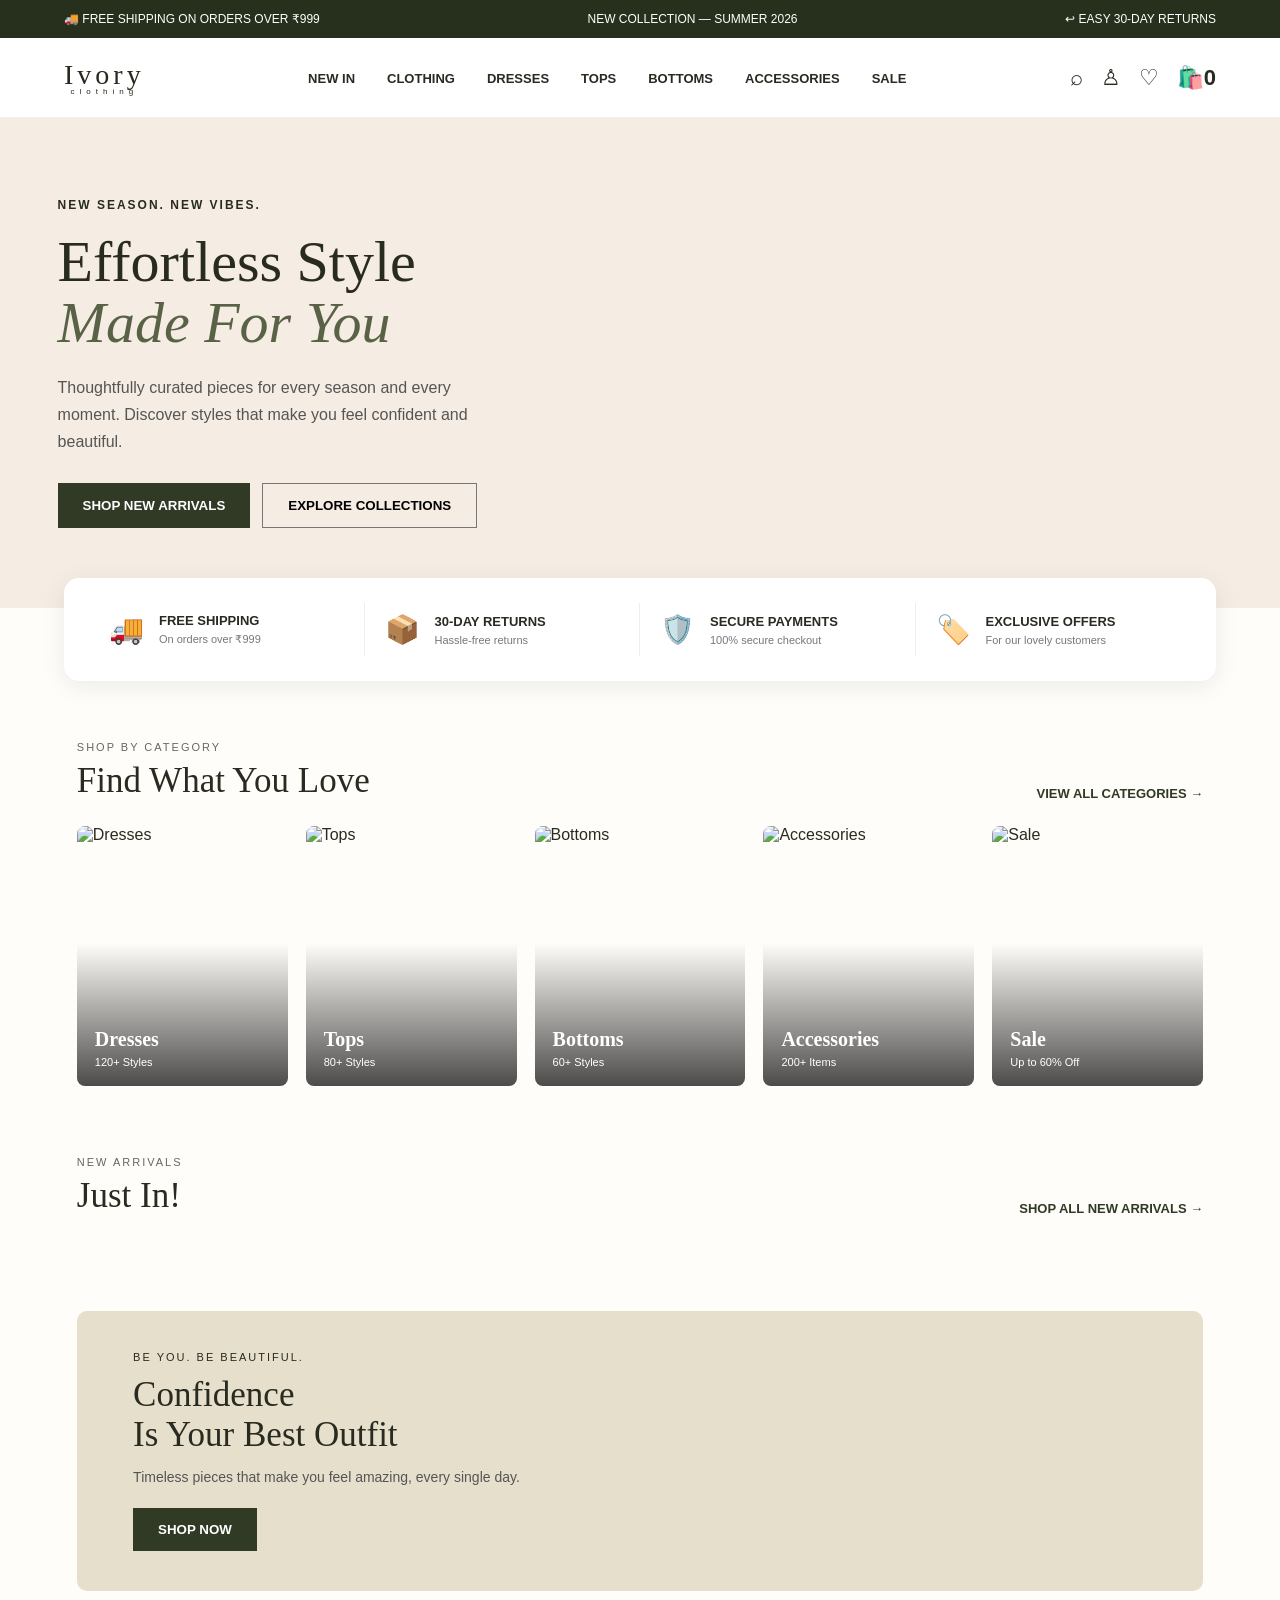
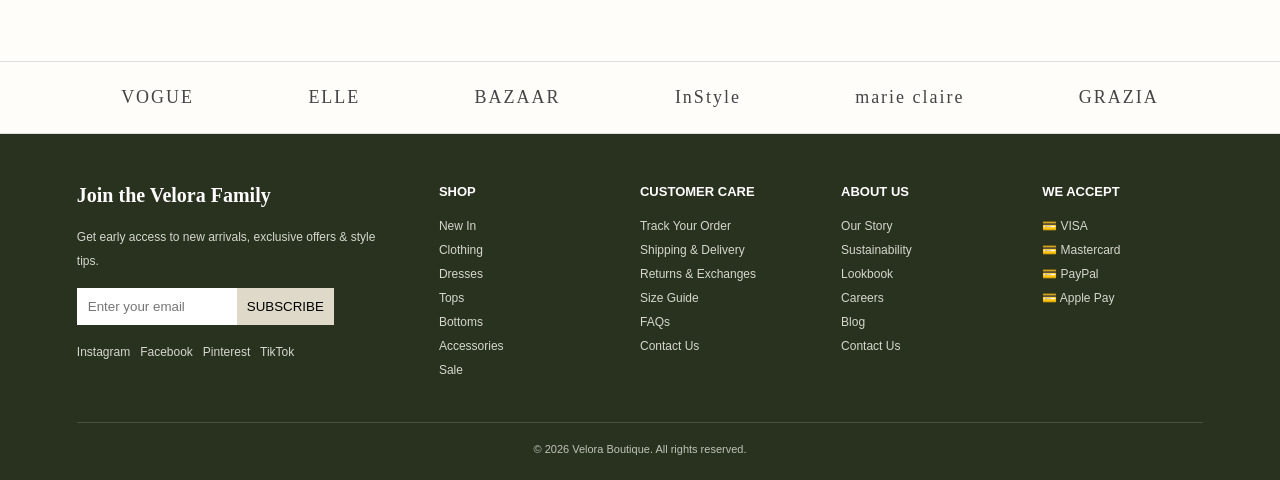
==== index.html @ b2aa1f9e "new commit" ====
<!DOCTYPE html>
<html lang="en">
<head>
    <meta charset="UTF-8">
    <meta name="viewport" content="width=device-width, initial-scale=1.0">
    <title>Ivory Clothing</title>
    <link rel="stylesheet" href="style.css">
</head>
<body>

    <!-- Top Bar -->
    <div class="top-bar">
        <span>🚚 FREE SHIPPING ON ORDERS OVER ₹999</span>
        <span>NEW COLLECTION — SUMMER 2026</span>
        <span>↩ EASY 30-DAY RETURNS</span>
    </div>

    <!-- Navbar -->
    <nav class="navbar">
        <div class="logo">
            Ivory
            <span>clothing</span>
        </div>

        <ul class="nav-links">
            <li><a href="#">NEW IN</a></li>
            <li><a href="#categories">CLOTHING</a></li>
            <li><a href="#dresses">DRESSES</a></li>
            <li><a href="#tops">TOPS</a></li>
            <li><a href="#bottoms">BOTTOMS</a></li>
            <li><a href="#accessories">ACCESSORIES</a></li>
            <li><a href="#">SALE</a></li>
        </ul>

        <div class="nav-icons">
            <span class="search-icon">⌕</span>
            <span>♙</span>
            <span class="wishlist-icon">♡</span>
            <span class="cart-icon">🛍️<b class="cart-count">0</b></span>
        </div>

        <div class="menu-btn">☰</div>
    </nav>

    <!-- Hero -->
    <section class="hero">
        <div class="hero-content">
            <p class="small-heading">NEW SEASON. NEW VIBES.</p>

            <h1>
                Effortless Style
                <br>
                <em>Made For You</em>
            </h1>

            <p class="hero-description">
                Thoughtfully curated pieces for every season
                and every moment. Discover styles that make
                you feel confident and beautiful.
            </p>

            <div class="hero-buttons">
                <button class="btn btn-primary">SHOP NEW ARRIVALS</button>
                <button class="btn btn-secondary">EXPLORE COLLECTIONS</button>
            </div>
        </div>

        <div class="hero-image"></div>
    </section>

    <!-- Features -->
    <div class="features">
        <div class="feature">
            <div class="feature-icon">🚚</div>
            <div>
                <h4>FREE SHIPPING</h4>
                <p>On orders over ₹999</p>
            </div>
        </div>

        <div class="feature">
            <div class="feature-icon">📦</div>
            <div>
                <h4>30-DAY RETURNS</h4>
                <p>Hassle-free returns</p>
            </div>
        </div>

        <div class="feature">
            <div class="feature-icon">🛡️</div>
            <div>
                <h4>SECURE PAYMENTS</h4>
                <p>100% secure checkout</p>
            </div>
        </div>

        <div class="feature">
            <div class="feature-icon">🏷️</div>
            <div>
                <h4>EXCLUSIVE OFFERS</h4>
                <p>For our lovely customers</p>
            </div>
        </div>
    </div>

    <!-- Categories -->
    <section class="section" id="categories">
        <div class="section-header">
            <div>
                <p>SHOP BY CATEGORY</p>
                <h2>Find What You Love</h2>
            </div>
            <a href="#" class="view-all">VIEW ALL CATEGORIES →</a>
        </div>

        <div class="categories">
            <div class="category" id="dresses">
                <img src="https://share.google/Kt4mH6xE2ihOWWkEv" alt="Dresses">
                <div class="category-text">
                    <h3>Dresses</h3>
                    <p>120+ Styles</p>
                </div>
            </div>

            <div class="category" id="tops">
                <img src="https://share.google/rVVnsooKatpunhJRP" alt="Tops">
                <div class="category-text">
                    <h3>Tops</h3>
                    <p>80+ Styles</p>
                </div>
            </div>

            <div class="category" id="bottoms">
                <img src="https://images.unsplash.com/photo-1506629905607-d9f2e5f2f2a0?auto=format&fit=crop&w=500&q=80" alt="Bottoms">
                <div class="category-text">
                    <h3>Bottoms</h3>
                    <p>60+ Styles</p>
                </div>
            </div>

            <div class="category" id="accessories">
                <img src="https://images.unsplash.com/photo-1617038220319-276d3cfab638?auto=format&fit=crop&w=500&q=80" alt="Accessories">
                <div class="category-text">
                    <h3>Accessories</h3>
                    <p>200+ Items</p>
                </div>
            </div>

            <div class="category">
                <img src="https://images.unsplash.com/photo-1529139574466-a303027c1d8b?auto=format&fit=crop&w=500&q=80" alt="Sale">
                <div class="category-text">
                    <h3>Sale</h3>
                    <p>Up to 60% Off</p>
                </div>
            </div>
        </div>
    </section>

    <!-- Products -->
    <section class="section" id="products">
        <div class="section-header">
            <div>
                <p>NEW ARRIVALS</p>
                <h2>Just In!</h2>
            </div>
            <a href="#" class="view-all">SHOP ALL NEW ARRIVALS →</a>
        </div>

        <div class="products"></div>
        </div>
    </section>

    <!-- Promotional Banner -->
    <section class="promo">
        <div class="promo-content">
            <p>BE YOU. BE BEAUTIFUL.</p>
            <h2>Confidence<br>Is Your Best Outfit</h2>
            <span>Timeless pieces that make you feel amazing, every single day.</span>
            <button class="btn btn-primary">SHOP NOW</button>
        </div>
        <div class="promo-image"></div>
    </section>

    <!-- Brands -->
    <div class="brands">
        <span>VOGUE</span>
        <span>ELLE</span>
        <span>BAZAAR</span>
        <span>InStyle</span>
        <span>marie claire</span>
        <span>GRAZIA</span>
    </div>

    <!-- Footer -->
    <footer>
        <div class="footer-grid">
            <div class="footer-col">
                <h3>Join the Velora Family</h3>
                <p>Get early access to new arrivals, exclusive offers & style tips.</p>
                <div class="newsletter">
                    <input type="email" placeholder="Enter your email">
                    <button>SUBSCRIBE</button>
                </div>
                <p class="socials">Instagram &nbsp; Facebook &nbsp; Pinterest &nbsp; TikTok</p>
            </div>

            <div class="footer-col">
                <h4>SHOP</h4>
                <a href="#">New In</a>
                <a href="#">Clothing</a>
                <a href="#">Dresses</a>
                <a href="#">Tops</a>
                <a href="#">Bottoms</a>
                <a href="#">Accessories</a>
                <a href="#">Sale</a>
            </div>

            <div class="footer-col">
                <h4>CUSTOMER CARE</h4>
                <a href="#">Track Your Order</a>
                <a href="#">Shipping & Delivery</a>
                <a href="#">Returns & Exchanges</a>
                <a href="#">Size Guide</a>
                <a href="#">FAQs</a>
                <a href="#">Contact Us</a>
            </div>

            <div class="footer-col">
                <h4>ABOUT US</h4>
                <a href="#">Our Story</a>
                <a href="#">Sustainability</a>
                <a href="#">Lookbook</a>
                <a href="#">Careers</a>
                <a href="#">Blog</a>
                <a href="#">Contact Us</a>
            </div>

            <div class="footer-col">
                <h4>WE ACCEPT</h4>
                <p>💳 VISA</p>
                <p>💳 Mastercard</p>
                <p>💳 PayPal</p>
                <p>💳 Apple Pay</p>
            </div>
        </div>

        <div class="copyright">
            © 2026 Velora Boutique. All rights reserved.
        </div>
    </footer>

    <script src="script.js"></script>
</body>
</html>
---- style.css ----
* {
    margin: 0;
    padding: 0;
    box-sizing: border-box;
}

body {
    font-family: Arial, Helvetica, sans-serif;
    color: #292b20;
    background: #fffdf9;
}

.top-bar {
    height: 38px;
    background: #26301d;
    color: white;
    display: flex;
    justify-content: space-between;
    align-items: center;
    padding: 0 5%;
    font-size: 12px;
}

.navbar {
    height: 80px;
    background: white;
    display: flex;
    align-items: center;
    justify-content: space-between;
    padding: 0 5%;
    border-bottom: 1px solid #eee;
}

.logo {
    font-family: Georgia, serif;
    font-size: 28px;
    letter-spacing: 4px;
    color: #25291e;
}

.logo span {
    display: block;
    font-family: Arial, sans-serif;
    font-size: 8px;
    letter-spacing: 5px;
    text-align: center;
    margin-top: -4px;
}

.nav-links {
    display: flex;
    gap: 32px;
    list-style: none;
}

.nav-links a {
    text-decoration: none;
    color: #292b20;
    font-size: 13px;
    font-weight: 600;
}

.nav-links a:hover {
    color: #6c7550;
}

.nav-icons {
    display: flex;
    gap: 18px;
    font-size: 22px;
    cursor: pointer;
}

.menu-btn {
    display: none;
    font-size: 25px;
    cursor: pointer;
}

.hero {
    min-height: 490px;
    display: grid;
    grid-template-columns: 45% 55%;
    background: #f5ede3;
}

.hero-content {
    display: flex;
    flex-direction: column;
    justify-content: center;
    padding: 60px 10%;
}

.small-heading {
    font-size: 12px;
    letter-spacing: 2px;
    font-weight: bold;
    margin-bottom: 20px;
}

.hero h1 {
    font-family: Georgia, serif;
    font-size: 58px;
    line-height: 1.05;
    font-weight: normal;
    margin-bottom: 20px;
}

.hero h1 em {
    color: #596246;
}

.hero-description {
    max-width: 420px;
    line-height: 1.7;
    color: #555;
    margin-bottom: 28px;
}

.hero-buttons {
    display: flex;
    gap: 12px;
}

.btn {
    padding: 14px 25px;
    border: none;
    cursor: pointer;
    font-weight: bold;
}

.btn-primary {
    background: #303a24;
    color: white;
}

.btn-secondary {
    background: transparent;
    border: 1px solid #777;
}

.hero-image {
    min-height: 490px;
    background-image: url("https://images.unsplash.com/photo-1496747611176-843222e1e57c?auto=format&fit=crop&w=1200&q=85");
    background-size: cover;
    background-position: center;
}

.features {
    width: 90%;
    margin: -30px auto 60px;
    position: relative;
    background: white;
    border-radius: 15px;
    box-shadow: 0 5px 25px rgba(0,0,0,0.08);
    display: grid;
    grid-template-columns: repeat(4, 1fr);
    padding: 25px;
}

.feature {
    display: flex;
    align-items: center;
    gap: 15px;
    padding: 10px 20px;
    border-right: 1px solid #eee;
}

.feature:last-child {
    border-right: none;
}

.feature-icon {
    font-size: 28px;
}

.feature h4 {
    font-size: 13px;
    margin-bottom: 5px;
}

.feature p {
    font-size: 11px;
    color: #777;
}

.section {
    width: 88%;
    margin: 0 auto 70px;
}

.section-header {
    display: flex;
    justify-content: space-between;
    align-items: end;
    margin-bottom: 25px;
}

.section-header p {
    font-size: 11px;
    letter-spacing: 2px;
    color: #666;
    margin-bottom: 8px;
}

.section-header h2 {
    font-family: Georgia, serif;
    font-size: 35px;
    font-weight: normal;
}

.view-all {
    text-decoration: none;
    color: #303a24;
    font-size: 13px;
    font-weight: bold;
}

.categories {
    display: grid;
    grid-template-columns: repeat(5, 1fr);
    gap: 18px;
}

.category {
    height: 260px;
    position: relative;
    overflow: hidden;
    border-radius: 8px;
    cursor: pointer;
}

.category img {
    width: 100%;
    height: 100%;
    object-fit: cover;
    transition: 0.4s;
}

.category:hover img {
    transform: scale(1.07);
}

.category::after {
    content: "";
    position: absolute;
    inset: 0;
    background: linear-gradient(transparent 45%, rgba(0,0,0,0.7));
}

.category-text {
    position: absolute;
    bottom: 18px;
    left: 18px;
    z-index: 2;
    color: white;
}

.category-text h3 {
    font-family: Georgia, serif;
    font-size: 20px;
    margin-bottom: 5px;
}

.category-text p {
    font-size: 11px;
}

.products {
    display: grid;
    grid-template-columns: repeat(5, 1fr);
    gap: 20px;
}

.product {
    background: white;
    border: 1px solid #eee;
    position: relative;
}

.product-image {
    height: 280px;
    overflow: hidden;
    position: relative;
}

.product-image img {
    width: 100%;
    height: 100%;
    object-fit: cover;
    transition: 0.4s;
}

.product:hover img {
    transform: scale(1.05);
}

.heart {
    position: absolute;
    top: 12px;
    right: 12px;
    width: 35px;
    height: 35px;
    border-radius: 50%;
    background: white;
    display: flex;
    align-items: center;
    justify-content: center;
    cursor: pointer;
    font-size: 18px;
}

.product-info {
    padding: 14px;
}

.product-info h3 {
    font-family: Georgia, serif;
    font-size: 15px;
    font-weight: normal;
    margin-bottom: 8px;
}

.price {
    font-weight: bold;
    font-size: 14px;
    margin-bottom: 7px;
}

.rating {
    color: #b08a32;
    font-size: 12px;
}

.promo {
    width: 88%;
    min-height: 260px;
    margin: 0 auto 70px;
    background: #e6dfcc;
    border-radius: 10px;
    display: flex;
    align-items: center;
    overflow: hidden;
}

.promo-content {
    width: 45%;
    padding: 40px 5%;
}

.promo-content p {
    font-size: 11px;
    letter-spacing: 2px;
    margin-bottom: 12px;
}

.promo-content h2 {
    font-family: Georgia, serif;
    font-size: 35px;
    font-weight: normal;
    margin-bottom: 12px;
}

.promo-content span {
    display: block;
    color: #555;
    line-height: 1.5;
    margin-bottom: 20px;
    font-size: 14px;
}

.promo-image {
    width: 55%;
    height: 260px;
    background-image: url("https://images.unsplash.com/photo-1594633312681-425c7b97ccd1?auto=format&fit=crop&w=1000&q=85");
    background-size: cover;
    background-position: center;
}

.brands {
    border-top: 1px solid #ddd;
    border-bottom: 1px solid #ddd;
    padding: 25px 5%;
    display: flex;
    justify-content: space-around;
    align-items: center;
    font-family: Georgia, serif;
    font-size: 18px;
    letter-spacing: 2px;
    color: #444;
}

footer {
    background: #29311f;
    color: white;
    padding: 50px 6% 25px;
}

.footer-grid {
    display: grid;
    grid-template-columns: 2fr 1fr 1fr 1fr 1fr;
    gap: 40px;
    margin-bottom: 40px;
}

.footer-col h3 {
    font-family: Georgia, serif;
    font-size: 20px;
    margin-bottom: 18px;
}

.footer-col h4 {
    font-size: 13px;
    margin-bottom: 15px;
}

.footer-col p,
.footer-col a {
    display: block;
    color: #d4d8cd;
    text-decoration: none;
    font-size: 12px;
    line-height: 2;
}

.newsletter {
    display: flex;
    margin-top: 15px;
}

.newsletter input {
    padding: 11px;
    border: none;
    outline: none;
    width: 160px;
}

.newsletter button {
    background: #ded9c8;
    border: none;
    padding: 10px;
    cursor: pointer;
}

.socials {
    margin-top: 15px;
}

.copyright {
    border-top: 1px solid #4a5140;
    padding-top: 20px;
    text-align: center;
    font-size: 11px;
    color: #bfc4b8;
}

@media (max-width: 1000px) {
    .nav-links {
        gap: 15px;
    }

    .hero h1 {
        font-size: 42px;
    }

    .categories,
    .products {
        grid-template-columns: repeat(3, 1fr);
    }

    .features {
        grid-template-columns: repeat(2, 1fr);
    }

    .feature:nth-child(2) {
        border-right: none;
    }

    .footer-grid {
        grid-template-columns: repeat(3, 1fr);
    }
}

@media (max-width: 700px) {
    .top-bar {
        font-size: 9px;
        padding: 0 3%;
    }

    .navbar {
        height: 65px;
    }

    .nav-links {
        display: none;
    }

    .menu-btn {
        display: block;
    }

    .nav-icons {
        display: none;
    }

    .logo {
        font-size: 23px;
    }

    .hero {
        grid-template-columns: 1fr;
    }

    .hero-content {
        padding: 50px 8%;
    }

    .hero h1 {
        font-size: 42px;
    }

    .hero-image {
        min-height: 400px;
    }

    .features {
        grid-template-columns: 1fr;
        margin-top: -20px;
    }

    .feature {
        border-right: none;
        border-bottom: 1px solid #eee;
        padding: 15px;
    }

    .feature:last-child {
        border-bottom: none;
    }

    .categories,
    .products {
        grid-template-columns: repeat(2, 1fr);
    }

    .category {
        height: 220px;
    }

    .product-image {
        height: 240px;
    }

    .section {
        width: 92%;
    }

    .promo {
        width: 92%;
        flex-direction: column;
    }

    .promo-content,
    .promo-image {
        width: 100%;
    }

    .promo-content {
        padding: 35px;
    }

    .promo-image {
        height: 220px;
    }

    .brands {
        flex-wrap: wrap;
        gap: 20px;
        font-size: 14px;
    }

    .footer-grid {
        grid-template-columns: 1fr 1fr;
    }
}

@media (max-width: 450px) {
    .categories,
    .products {
        grid-template-columns: 1fr;
    }

    .category {
        height: 300px;
    }

    .product-image {
        height: 350px;
    }

    .footer-grid {
        grid-template-columns: 1fr;
    }

    .hero-buttons {
        flex-direction: column;
    }
}
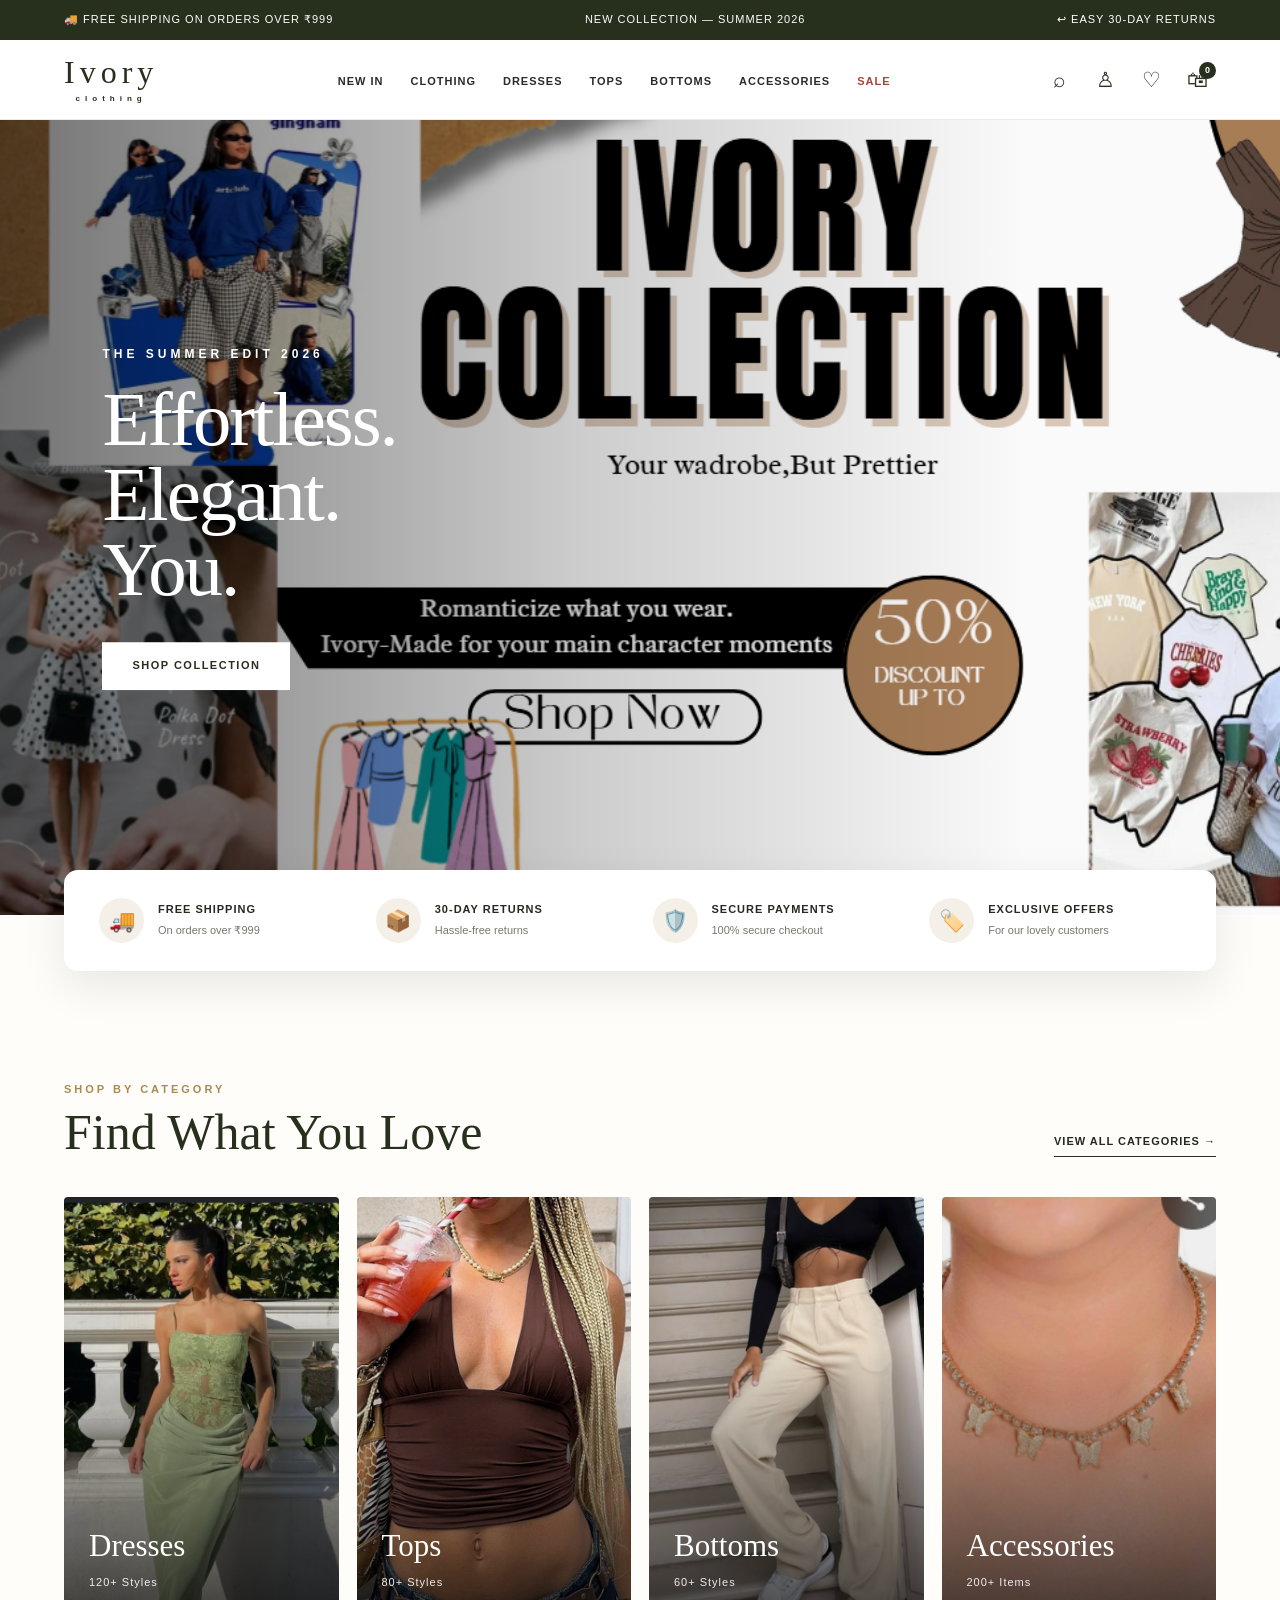
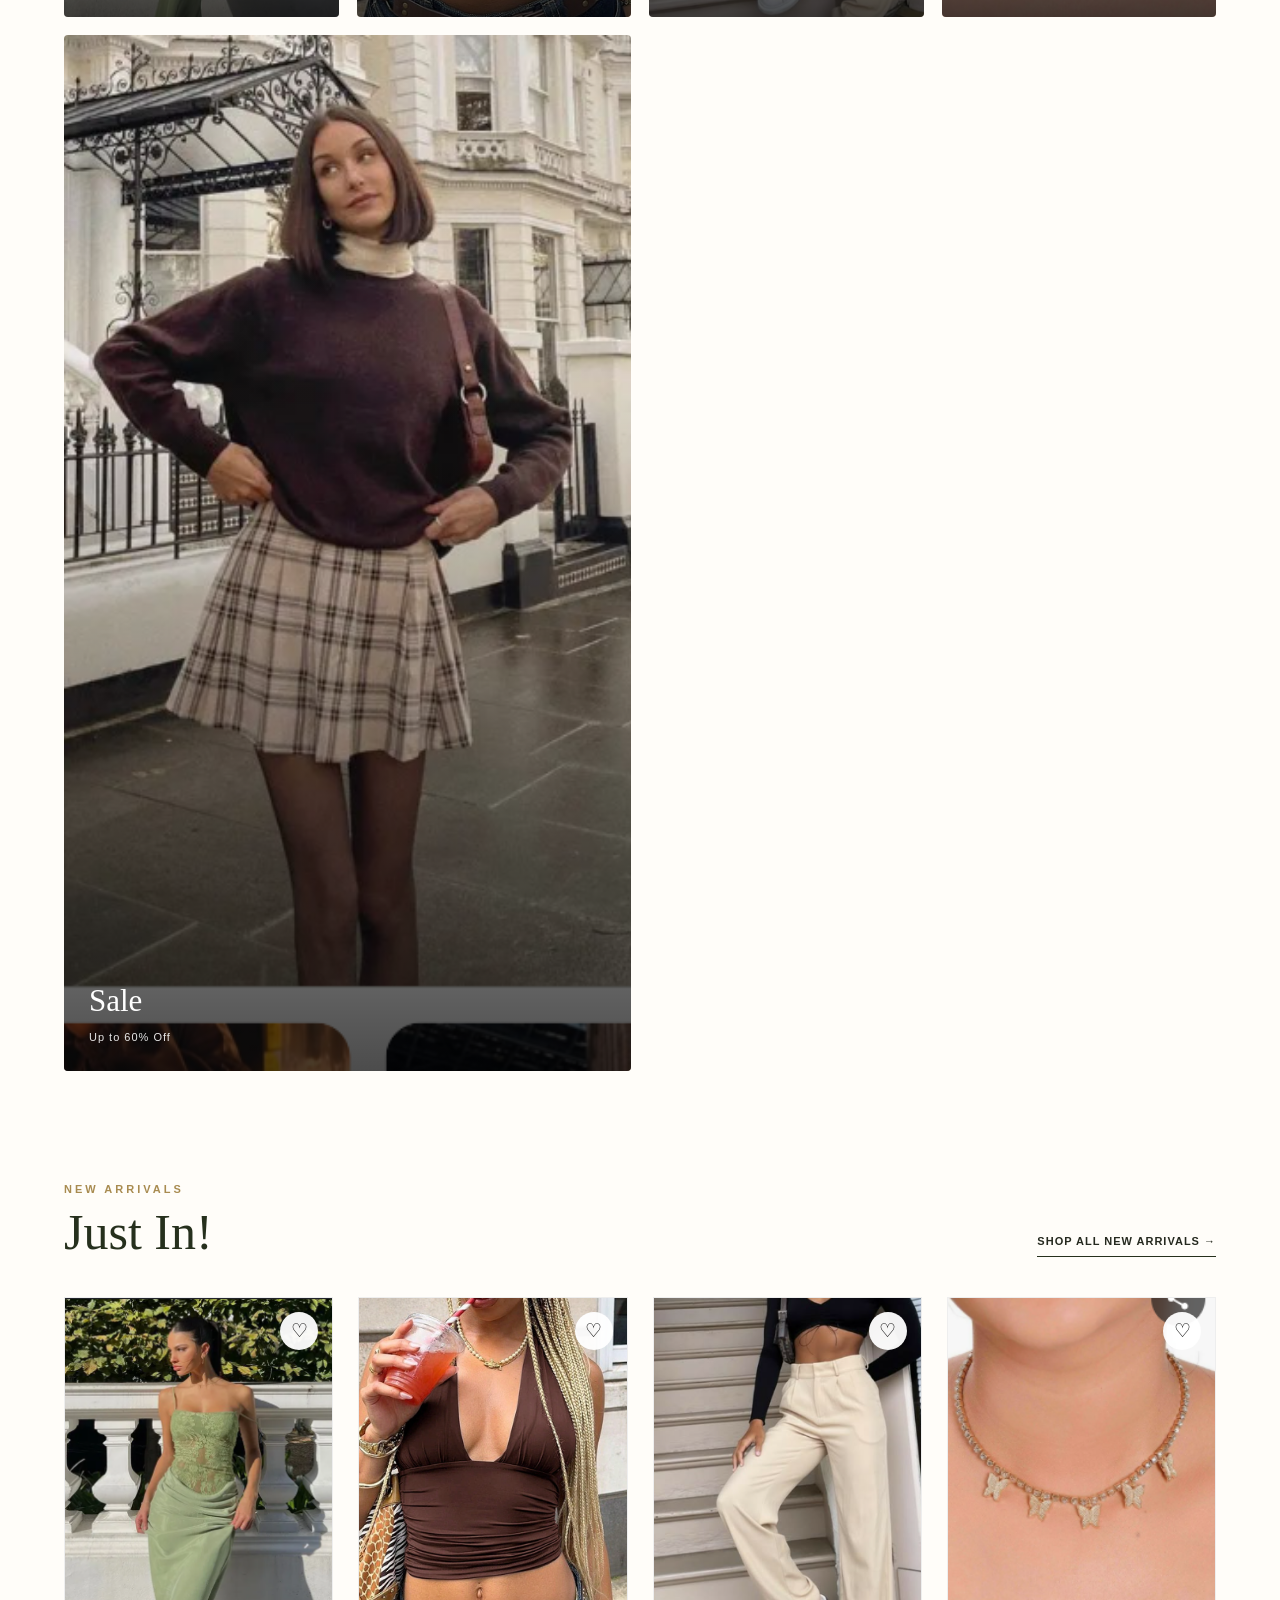
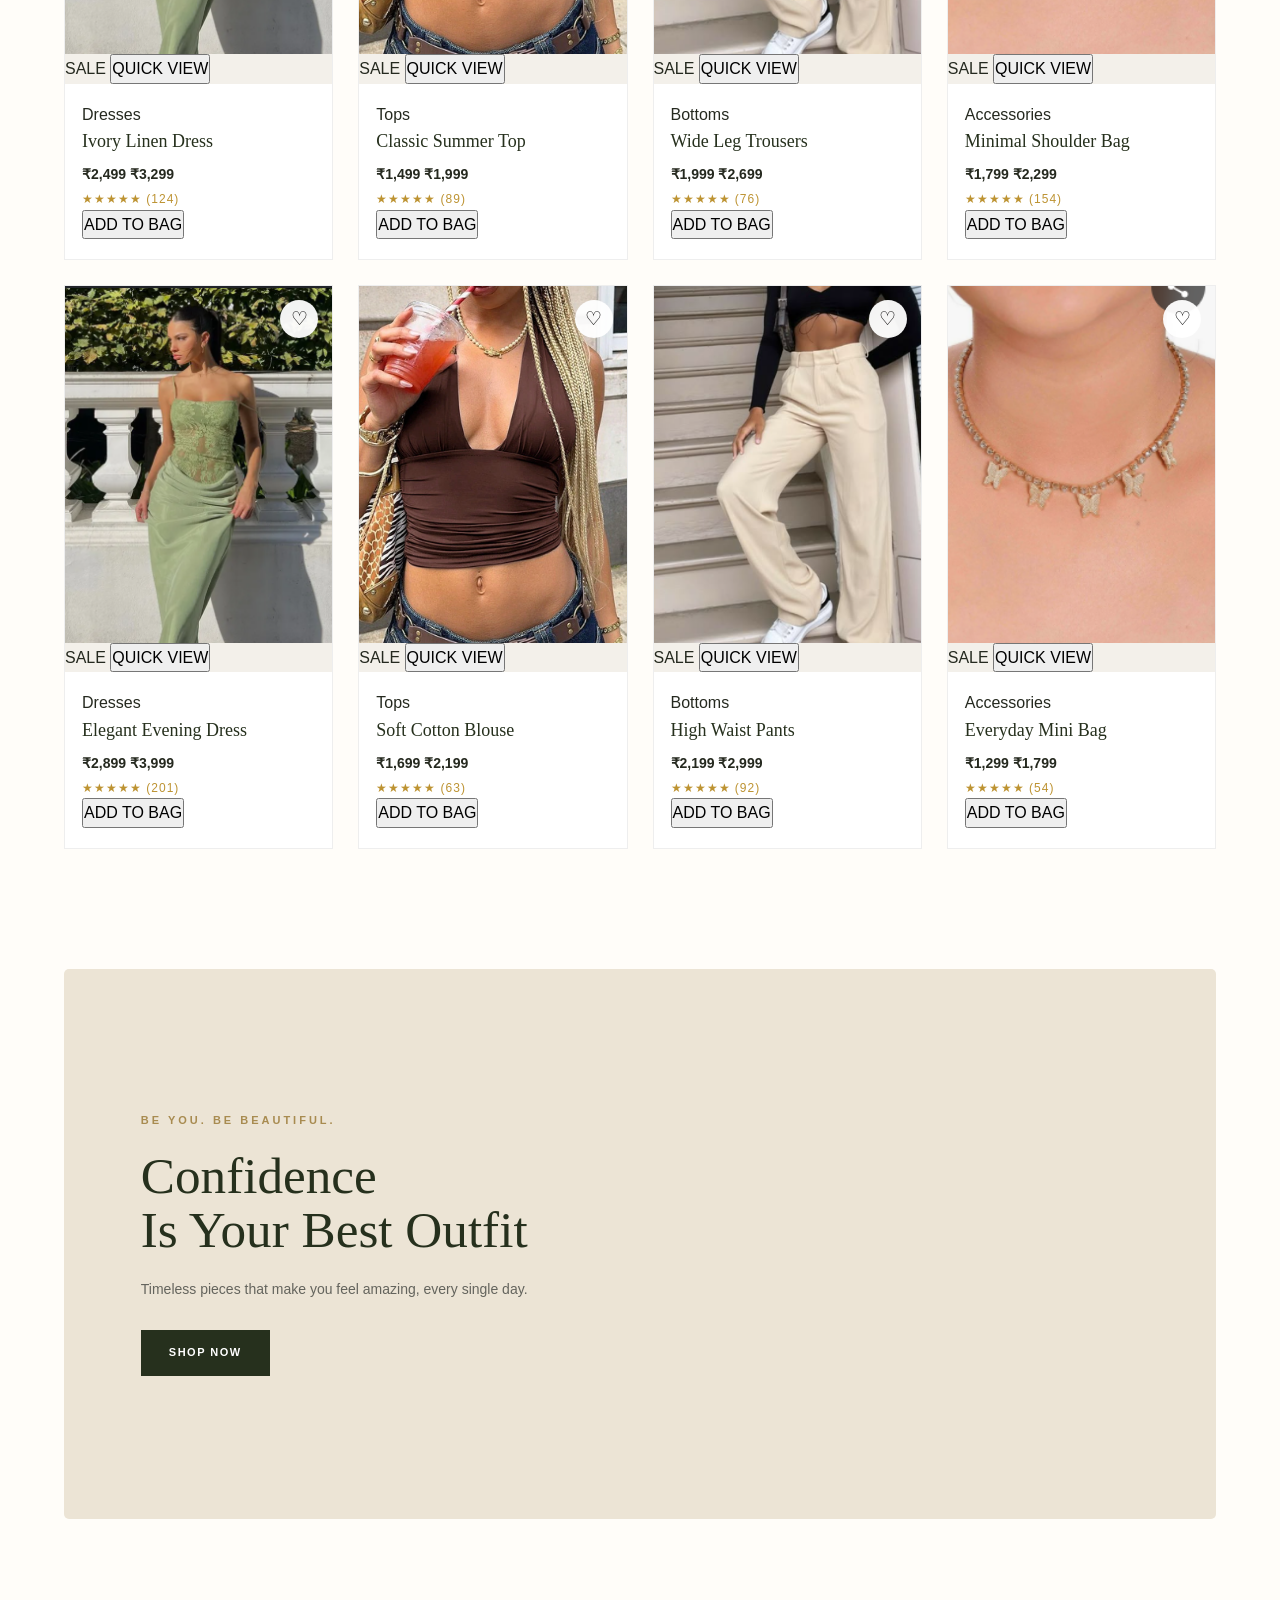
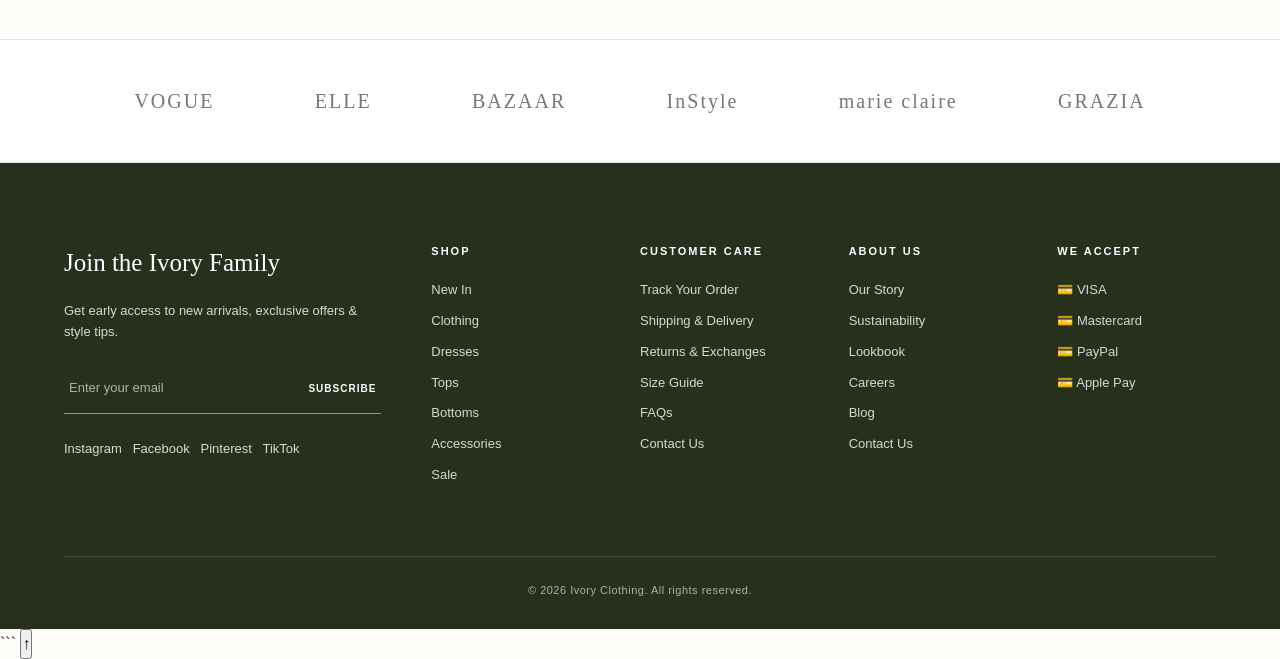
==== commit 610d3d48: "whole new web" ====
--- a/index.html
+++ b/index.html
@@ -1,254 +1,512 @@
+
 <!DOCTYPE html>
 <html lang="en">
 <head>
     <meta charset="UTF-8">
     <meta name="viewport" content="width=device-width, initial-scale=1.0">
-    <title>Ivory Clothing</title>
+
+    <title>Ivory Clothing | Modern Women's Fashion</title>
+
     <link rel="stylesheet" href="style.css">
+    <script src="script.js" defer></script>
 </head>
+
 <body>
 
-    <!-- Top Bar -->
+    <!-- ================= TOP BAR ================= -->
     <div class="top-bar">
-        <span>🚚 FREE SHIPPING ON ORDERS OVER ₹999</span>
-        <span>NEW COLLECTION — SUMMER 2026</span>
-        <span>↩ EASY 30-DAY RETURNS</span>
+        <div>🚚 FREE SHIPPING ON ORDERS OVER ₹999</div>
+        <div>NEW COLLECTION — SUMMER 2026</div>
+        <div>↩ EASY 30-DAY RETURNS</div>
     </div>
 
-    <!-- Navbar -->
+
+    <!-- ================= NAVBAR ================= -->
     <nav class="navbar">
-        <div class="logo">
+
+        <a href="index.html" class="logo">
             Ivory
             <span>clothing</span>
-        </div>
+        </a>
 
         <ul class="nav-links">
-            <li><a href="#">NEW IN</a></li>
-            <li><a href="#categories">CLOTHING</a></li>
-            <li><a href="#dresses">DRESSES</a></li>
-            <li><a href="#tops">TOPS</a></li>
-            <li><a href="#bottoms">BOTTOMS</a></li>
-            <li><a href="#accessories">ACCESSORIES</a></li>
-            <li><a href="#">SALE</a></li>
+
+            <li>
+                <a href="index.html">NEW IN</a>
+            </li>
+
+            <li>
+                <a href="clothing.html">CLOTHING</a>
+            </li>
+
+            <li>
+                <a href="dresses.html">DRESSES</a>
+            </li>
+
+            <li>
+                <a href="tops.html">TOPS</a>
+            </li>
+
+            <li>
+                <a href="bottoms.html">BOTTOMS</a>
+            </li>
+
+            <li>
+                <a href="accessories.html">ACCESSORIES</a>
+            </li>
+
+            <li>
+                <a href="sale.html" class="sale-link">SALE</a>
+            </li>
+
         </ul>
 
+
         <div class="nav-icons">
-            <span class="search-icon">⌕</span>
-            <span>♙</span>
-            <span class="wishlist-icon">♡</span>
-            <span class="cart-icon">🛍️<b class="cart-count">0</b></span>
-        </div>
-
-        <div class="menu-btn">☰</div>
+
+            <button class="icon-btn search-btn" aria-label="Search">
+                ⌕
+            </button>
+
+            <button class="icon-btn" aria-label="Account">
+                ♙
+            </button>
+
+            <button class="icon-btn wishlist-btn" aria-label="Wishlist">
+                ♡
+            </button>
+
+            <button class="icon-btn cart-btn" aria-label="Shopping bag">
+                🛍
+                <b class="cart-count">0</b>
+            </button>
+
+        </div>
+
+
+        <!-- MOBILE MENU BUTTON -->
+        <button class="menu-btn" aria-label="Open menu">
+            ☰
+        </button>
+
     </nav>
 
-    <!-- Hero -->
+
+    <!-- ================= MOBILE MENU ================= -->
+
+    <div class="mobile-menu">
+
+        <a href="index.html">NEW IN</a>
+        <a href="clothing.html">CLOTHING</a>
+        <a href="dresses.html">DRESSES</a>
+        <a href="tops.html">TOPS</a>
+        <a href="bottoms.html">BOTTOMS</a>
+        <a href="accessories.html">ACCESSORIES</a>
+        <a href="sale.html" class="sale-link">SALE</a>
+
+    </div>
+
+
+    <!-- ================= HERO ================= -->
+
     <section class="hero">
-        <div class="hero-content">
-            <p class="small-heading">NEW SEASON. NEW VIBES.</p>
+
+        <div class="hero-image">
+
+            <img
+                src="images/Screenshot 2026-08-17 233355.png"
+                alt="Ivory Summer Collection"
+            >
+
+        </div>
+
+        <div class="hero-overlay">
+
+            <p>THE SUMMER EDIT 2026</p>
 
             <h1>
-                Effortless Style
+                Effortless.
                 <br>
-                <em>Made For You</em>
+                Elegant.
+                <br>
+                You.
             </h1>
 
-            <p class="hero-description">
-                Thoughtfully curated pieces for every season
-                and every moment. Discover styles that make
-                you feel confident and beautiful.
-            </p>
-
-            <div class="hero-buttons">
-                <button class="btn btn-primary">SHOP NEW ARRIVALS</button>
-                <button class="btn btn-secondary">EXPLORE COLLECTIONS</button>
-            </div>
-        </div>
-
-        <div class="hero-image"></div>
+            <a href="clothing.html" class="hero-btn">
+                SHOP COLLECTION
+            </a>
+
+        </div>
+
     </section>
 
-    <!-- Features -->
-    <div class="features">
+
+    <!-- ================= FEATURES ================= -->
+
+    <section class="features">
+
         <div class="feature">
+
             <div class="feature-icon">🚚</div>
+
             <div>
                 <h4>FREE SHIPPING</h4>
                 <p>On orders over ₹999</p>
             </div>
-        </div>
+
+        </div>
+
 
         <div class="feature">
+
             <div class="feature-icon">📦</div>
+
             <div>
                 <h4>30-DAY RETURNS</h4>
                 <p>Hassle-free returns</p>
             </div>
-        </div>
+
+        </div>
+
 
         <div class="feature">
+
             <div class="feature-icon">🛡️</div>
+
             <div>
                 <h4>SECURE PAYMENTS</h4>
                 <p>100% secure checkout</p>
             </div>
-        </div>
+
+        </div>
+
 
         <div class="feature">
+
             <div class="feature-icon">🏷️</div>
+
             <div>
                 <h4>EXCLUSIVE OFFERS</h4>
                 <p>For our lovely customers</p>
             </div>
-        </div>
-    </div>
-
-    <!-- Categories -->
-    <section class="section" id="categories">
+
+        </div>
+
+    </section>
+
+
+    <!-- ================= CATEGORIES ================= -->
+
+    <section class="section categories-section">
+
         <div class="section-header">
+
             <div>
+
                 <p>SHOP BY CATEGORY</p>
+
                 <h2>Find What You Love</h2>
-            </div>
-            <a href="#" class="view-all">VIEW ALL CATEGORIES →</a>
-        </div>
+
+            </div>
+
+            <a href="clothing.html" class="view-all">
+                VIEW ALL CATEGORIES →
+            </a>
+
+        </div>
+
 
         <div class="categories">
-            <div class="category" id="dresses">
-                <img src="https://share.google/Kt4mH6xE2ihOWWkEv" alt="Dresses">
+
+
+            <a href="dresses.html" class="category">
+
+                <img
+                    src="images/Screenshot 2026-08-17 230331.png"
+                    alt="Dresses"
+                >
+
                 <div class="category-text">
+
                     <h3>Dresses</h3>
+
                     <p>120+ Styles</p>
+
                 </div>
-            </div>
-
-            <div class="category" id="tops">
-                <img src="https://share.google/rVVnsooKatpunhJRP" alt="Tops">
+
+            </a>
+
+
+            <a href="tops.html" class="category">
+
+                <img
+                    src="images/Screenshot 2026-08-17 231040.png"
+                    alt="Tops"
+                >
+
                 <div class="category-text">
+
                     <h3>Tops</h3>
+
                     <p>80+ Styles</p>
+
                 </div>
-            </div>
-
-            <div class="category" id="bottoms">
-                <img src="https://images.unsplash.com/photo-1506629905607-d9f2e5f2f2a0?auto=format&fit=crop&w=500&q=80" alt="Bottoms">
+
+            </a>
+
+
+            <a href="bottoms.html" class="category">
+
+                <img
+                    src="images/Screenshot 2026-08-17 231212.png"
+                    alt="Bottoms"
+                >
+
                 <div class="category-text">
+
                     <h3>Bottoms</h3>
+
                     <p>60+ Styles</p>
+
                 </div>
-            </div>
-
-            <div class="category" id="accessories">
-                <img src="https://images.unsplash.com/photo-1617038220319-276d3cfab638?auto=format&fit=crop&w=500&q=80" alt="Accessories">
+
+            </a>
+
+
+            <a href="accessories.html" class="category">
+
+                <img
+                    src="images/Screenshot 2026-08-17 230549.png"
+                    alt="Accessories"
+                >
+
                 <div class="category-text">
+
                     <h3>Accessories</h3>
+
                     <p>200+ Items</p>
+
                 </div>
-            </div>
-
-            <div class="category">
-                <img src="https://images.unsplash.com/photo-1529139574466-a303027c1d8b?auto=format&fit=crop&w=500&q=80" alt="Sale">
+
+            </a>
+
+
+            <a href="sale.html" class="category">
+
+                <img
+                    src="images/Screenshot 2026-08-17 231308.png"
+                    alt="Sale"
+                >
+
                 <div class="category-text">
+
                     <h3>Sale</h3>
+
                     <p>Up to 60% Off</p>
+
                 </div>
-            </div>
-        </div>
+
+            </a>
+
+        </div>
+
     </section>
 
-    <!-- Products -->
-    <section class="section" id="products">
+
+    <!-- ================= NEW ARRIVALS ================= -->
+
+    <section class="section products-section">
+
         <div class="section-header">
+
             <div>
+
                 <p>NEW ARRIVALS</p>
+
                 <h2>Just In!</h2>
-            </div>
-            <a href="#" class="view-all">SHOP ALL NEW ARRIVALS →</a>
-        </div>
+
+            </div>
+
+            <a href="clothing.html" class="view-all">
+                SHOP ALL NEW ARRIVALS →
+            </a>
+
+        </div>
+
+
+        <!-- PRODUCTS GENERATED BY JAVASCRIPT -->
 
         <div class="products"></div>
-        </div>
+
     </section>
 
-    <!-- Promotional Banner -->
+
+    <!-- ================= PROMOTIONAL BANNER ================= -->
+
     <section class="promo">
+
         <div class="promo-content">
+
             <p>BE YOU. BE BEAUTIFUL.</p>
-            <h2>Confidence<br>Is Your Best Outfit</h2>
-            <span>Timeless pieces that make you feel amazing, every single day.</span>
-            <button class="btn btn-primary">SHOP NOW</button>
-        </div>
+
+            <h2>
+                Confidence
+                <br>
+                Is Your Best Outfit
+            </h2>
+
+            <span>
+                Timeless pieces that make you feel amazing,
+                every single day.
+            </span>
+
+            <a href="clothing.html" class="btn btn-primary">
+                SHOP NOW
+            </a>
+
+        </div>
+
+
         <div class="promo-image"></div>
+
     </section>
 
-    <!-- Brands -->
-    <div class="brands">
+
+    <!-- ================= BRAND SECTION ================= -->
+
+    <section class="brands">
+
         <span>VOGUE</span>
         <span>ELLE</span>
         <span>BAZAAR</span>
         <span>InStyle</span>
         <span>marie claire</span>
         <span>GRAZIA</span>
-    </div>
-
-    <!-- Footer -->
+
+    </section>
+
+
+    <!-- ================= FOOTER ================= -->
+
     <footer>
+
         <div class="footer-grid">
+
+
+            <!-- NEWSLETTER -->
+
+            <div class="footer-col newsletter-col">
+
+                <h3>Join the Ivory Family</h3>
+
+                <p>
+                    Get early access to new arrivals,
+                    exclusive offers & style tips.
+                </p>
+
+
+                <form class="newsletter">
+
+                    <input
+                        type="email"
+                        placeholder="Enter your email"
+                        required
+                    >
+
+                    <button type="submit">
+                        SUBSCRIBE
+                    </button>
+
+                </form>
+
+
+                <p class="socials">
+                    Instagram
+                    &nbsp;
+                    Facebook
+                    &nbsp;
+                    Pinterest
+                    &nbsp;
+                    TikTok
+                </p>
+
+            </div>
+
+
+            <!-- SHOP -->
+
             <div class="footer-col">
-                <h3>Join the Velora Family</h3>
-                <p>Get early access to new arrivals, exclusive offers & style tips.</p>
-                <div class="newsletter">
-                    <input type="email" placeholder="Enter your email">
-                    <button>SUBSCRIBE</button>
-                </div>
-                <p class="socials">Instagram &nbsp; Facebook &nbsp; Pinterest &nbsp; TikTok</p>
-            </div>
+
+                <h4>SHOP</h4>
+
+                <a href="index.html">New In</a>
+                <a href="clothing.html">Clothing</a>
+                <a href="dresses.html">Dresses</a>
+                <a href="tops.html">Tops</a>
+                <a href="bottoms.html">Bottoms</a>
+                <a href="accessories.html">Accessories</a>
+                <a href="sale.html">Sale</a>
+
+            </div>
+
+
+            <!-- CUSTOMER CARE -->
 
             <div class="footer-col">
-                <h4>SHOP</h4>
-                <a href="#">New In</a>
-                <a href="#">Clothing</a>
-                <a href="#">Dresses</a>
-                <a href="#">Tops</a>
-                <a href="#">Bottoms</a>
-                <a href="#">Accessories</a>
-                <a href="#">Sale</a>
-            </div>
-
-            <div class="footer-col">
+
                 <h4>CUSTOMER CARE</h4>
+
                 <a href="#">Track Your Order</a>
                 <a href="#">Shipping & Delivery</a>
                 <a href="#">Returns & Exchanges</a>
                 <a href="#">Size Guide</a>
                 <a href="#">FAQs</a>
                 <a href="#">Contact Us</a>
-            </div>
+
+            </div>
+
+
+            <!-- ABOUT -->
 
             <div class="footer-col">
+
                 <h4>ABOUT US</h4>
+
                 <a href="#">Our Story</a>
                 <a href="#">Sustainability</a>
                 <a href="#">Lookbook</a>
                 <a href="#">Careers</a>
                 <a href="#">Blog</a>
                 <a href="#">Contact Us</a>
-            </div>
+
+            </div>
+
+
+            <!-- PAYMENT -->
 
             <div class="footer-col">
+
                 <h4>WE ACCEPT</h4>
+
                 <p>💳 VISA</p>
                 <p>💳 Mastercard</p>
                 <p>💳 PayPal</p>
                 <p>💳 Apple Pay</p>
-            </div>
-        </div>
+
+            </div>
+
+        </div>
+
 
         <div class="copyright">
-            © 2026 Velora Boutique. All rights reserved.
-        </div>
+
+            © 2026 Ivory Clothing.
+            All rights reserved.
+
+        </div>
+
     </footer>
 
-    <script src="script.js"></script>
 </body>
-</html>+</html>
+```
--- a/style.css
+++ b/style.css
@@ -1,608 +1,1739 @@
+
+
 * {
     margin: 0;
     padding: 0;
     box-sizing: border-box;
 }
 
+html {
+    scroll-behavior: smooth;
+}
+
 body {
     font-family: Arial, Helvetica, sans-serif;
-    color: #292b20;
+    color: #25291f;
     background: #fffdf9;
-}
+    line-height: 1.6;
+    overflow-x: hidden;
+}
+
+img {
+    width: 100%;
+    display: block;
+}
+
+a {
+    text-decoration: none;
+    color: inherit;
+}
+
+button,
+input {
+    font: inherit;
+}
+
+button {
+    cursor: pointer;
+}
+
+ul {
+    list-style: none;
+}
+
+
+
+:root {
+    --green: #26301d;
+    --green-light: #39452c;
+    --cream: #fffdf9;
+    --beige: #eee6d7;
+    --gold: #a88b50;
+    --text: #25291f;
+    --muted: #77786f;
+    --border: #e7e3dc;
+    --white: #ffffff;
+}
+
+
 
 .top-bar {
-    height: 38px;
-    background: #26301d;
+    min-height: 40px;
+    background: var(--green);
     color: white;
-    display: flex;
-    justify-content: space-between;
-    align-items: center;
-    padding: 0 5%;
-    font-size: 12px;
-}
-
-.navbar {
-    height: 80px;
-    background: white;
+
     display: flex;
     align-items: center;
     justify-content: space-between;
-    padding: 0 5%;
-    border-bottom: 1px solid #eee;
-}
+
+    padding: 8px 5%;
+
+    font-size: 11px;
+    font-weight: 500;
+    letter-spacing: 1px;
+
+    text-align: center;
+}
+
+
+
+.navbar {
+    position: sticky;
+    top: 0;
+    z-index: 1000;
+
+    width: 100%;
+
+    background: rgba(255, 255, 255, 0.96);
+    backdrop-filter: blur(12px);
+
+    display: flex;
+    align-items: center;
+    justify-content: space-between;
+
+    padding: 16px 5%;
+
+    border-bottom: 1px solid rgba(0, 0, 0, 0.08);
+}
+
+
+/* LOGO */
 
 .logo {
-    font-family: Georgia, serif;
-    font-size: 28px;
-    letter-spacing: 4px;
-    color: #25291e;
+    flex-shrink: 0;
+
+    font-family: Georgia, "Times New Roman", serif;
+
+    font-size: 32px;
+    letter-spacing: 5px;
+
+    color: var(--green);
+
+    line-height: 1;
 }
 
 .logo span {
     display: block;
-    font-family: Arial, sans-serif;
+
+    text-align: center;
+
+    font-family: Arial, Helvetica, sans-serif;
+
     font-size: 8px;
+    font-weight: 600;
+
     letter-spacing: 5px;
-    text-align: center;
-    margin-top: -4px;
-}
+
+    margin-top: 7px;
+}
+
+
+/* NAV LINKS */
 
 .nav-links {
     display: flex;
-    gap: 32px;
-    list-style: none;
+    align-items: center;
+
+    gap: 27px;
+
+    margin-left: 30px;
 }
 
 .nav-links a {
-    text-decoration: none;
-    color: #292b20;
-    font-size: 13px;
-    font-weight: 600;
+    position: relative;
+
+    font-size: 11px;
+    font-weight: 700;
+
+    letter-spacing: 1px;
+
+    color: #292d25;
+
+    transition: color 0.3s ease;
+}
+
+.nav-links a::after {
+    content: "";
+
+    position: absolute;
+
+    left: 0;
+    bottom: -7px;
+
+    width: 0;
+    height: 1px;
+
+    background: var(--gold);
+
+    transition: width 0.3s ease;
 }
 
 .nav-links a:hover {
-    color: #6c7550;
-}
+    color: var(--gold);
+}
+
+.nav-links a:hover::after {
+    width: 100%;
+}
+
+.nav-links .sale-link {
+    color: #a44738;
+}
+
+
+/* NAV ICONS */
 
 .nav-icons {
     display: flex;
-    gap: 18px;
-    font-size: 22px;
-    cursor: pointer;
-}
+    align-items: center;
+    gap: 8px;
+}
+
+.icon-btn {
+    position: relative;
+
+    width: 38px;
+    height: 38px;
+
+    border: none;
+    background: transparent;
+
+    display: flex;
+    align-items: center;
+    justify-content: center;
+
+    font-size: 21px;
+
+    color: var(--green);
+
+    transition: all 0.3s ease;
+}
+
+.icon-btn:hover {
+    color: var(--gold);
+    transform: translateY(-2px);
+}
+
+.cart-count {
+    position: absolute;
+
+    top: 1px;
+    right: 0;
+
+    min-width: 17px;
+    height: 17px;
+
+    padding: 0 4px;
+
+    display: flex;
+    align-items: center;
+    justify-content: center;
+
+    background: var(--green);
+    color: white;
+
+    border-radius: 50%;
+
+    font-size: 9px;
+    font-weight: 600;
+}
+
+
+/* MOBILE MENU BUTTON */
 
 .menu-btn {
     display: none;
+
+    width: 42px;
+    height: 42px;
+
+    border: none;
+    background: transparent;
+
     font-size: 25px;
-    cursor: pointer;
-}
-
-.hero {
-    min-height: 490px;
-    display: grid;
-    grid-template-columns: 45% 55%;
-    background: #f5ede3;
-}
-
-.hero-content {
+
+    color: var(--green);
+}
+
+
+/* =========================================================
+   MOBILE MENU
+========================================================= */
+
+.mobile-menu {
+    position: fixed;
+
+    top: 0;
+    right: -100%;
+
+    width: min(340px, 85%);
+
+    height: 100vh;
+
+    background: var(--cream);
+
+    z-index: 2000;
+
+    padding: 110px 35px 40px;
+
     display: flex;
     flex-direction: column;
+
+    gap: 25px;
+
+    box-shadow: -10px 0 40px rgba(0, 0, 0, 0.12);
+
+    transition: right 0.4s ease;
+}
+
+.mobile-menu.active {
+    right: 0;
+}
+
+.mobile-menu a {
+    font-size: 14px;
+    font-weight: 700;
+
+    letter-spacing: 2px;
+
+    padding-bottom: 15px;
+
+    border-bottom: 1px solid var(--border);
+
+    transition: color 0.3s ease;
+}
+
+.mobile-menu a:hover {
+    color: var(--gold);
+}
+
+.mobile-menu .sale-link {
+    color: #a44738;
+}
+
+
+/* =========================================================
+   HERO
+========================================================= */
+
+.hero {
+    position: relative;
+
+    width: 100%;
+    height: calc(100vh - 105px);
+
+    min-height: 580px;
+
+    overflow: hidden;
+}
+
+.hero-image {
+    width: 100%;
+    height: 100%;
+}
+
+.hero-image img {
+    width: 100%;
+    height: 100%;
+
+    object-fit: cover;
+
+    object-position: center;
+
+    transition: transform 1.2s ease;
+}
+
+.hero:hover .hero-image img {
+    transform: scale(1.025);
+}
+
+
+/* HERO OVERLAY */
+
+.hero::after {
+    content: "";
+
+    position: absolute;
+
+    inset: 0;
+
+    background:
+        linear-gradient(
+            90deg,
+            rgba(0, 0, 0, 0.55) 0%,
+            rgba(0, 0, 0, 0.20) 45%,
+            rgba(0, 0, 0, 0.02) 80%
+        );
+
+    pointer-events: none;
+}
+
+
+/* HERO CONTENT */
+
+.hero-overlay {
+    position: absolute;
+
+    left: 8%;
+    top: 50%;
+
+    transform: translateY(-50%);
+
+    z-index: 2;
+
+    max-width: 550px;
+
+    color: white;
+
+    animation: heroFade 1s ease forwards;
+}
+
+.hero-overlay p {
+    margin-bottom: 18px;
+
+    font-size: 12px;
+    font-weight: 600;
+
+    letter-spacing: 4px;
+}
+
+.hero-overlay h1 {
+    font-family: Georgia, "Times New Roman", serif;
+
+    font-size: clamp(50px, 6vw, 88px);
+
+    line-height: 0.98;
+
+    font-weight: 400;
+
+    letter-spacing: -2px;
+
+    margin-bottom: 35px;
+}
+
+.hero-btn {
+    display: inline-flex;
+    align-items: center;
     justify-content: center;
-    padding: 60px 10%;
-}
-
-.small-heading {
-    font-size: 12px;
-    letter-spacing: 2px;
-    font-weight: bold;
-    margin-bottom: 20px;
-}
-
-.hero h1 {
-    font-family: Georgia, serif;
-    font-size: 58px;
-    line-height: 1.05;
-    font-weight: normal;
-    margin-bottom: 20px;
-}
-
-.hero h1 em {
-    color: #596246;
-}
-
-.hero-description {
-    max-width: 420px;
-    line-height: 1.7;
-    color: #555;
-    margin-bottom: 28px;
-}
-
-.hero-buttons {
-    display: flex;
-    gap: 12px;
-}
-
-.btn {
-    padding: 14px 25px;
-    border: none;
-    cursor: pointer;
-    font-weight: bold;
-}
-
-.btn-primary {
-    background: #303a24;
+
+    padding: 15px 30px;
+
+    background: white;
+    color: var(--green);
+
+    font-size: 11px;
+    font-weight: 700;
+
+    letter-spacing: 1.5px;
+
+    transition: all 0.3s ease;
+}
+
+.hero-btn:hover {
+    background: var(--green);
     color: white;
-}
-
-.btn-secondary {
-    background: transparent;
-    border: 1px solid #777;
-}
-
-.hero-image {
-    min-height: 490px;
-    background-image: url("https://images.unsplash.com/photo-1496747611176-843222e1e57c?auto=format&fit=crop&w=1200&q=85");
-    background-size: cover;
-    background-position: center;
-}
+
+    transform: translateY(-3px);
+}
+
+@keyframes heroFade {
+
+    from {
+        opacity: 0;
+        transform: translate(-30px, -50%);
+    }
+
+    to {
+        opacity: 1;
+        transform: translate(0, -50%);
+    }
+
+}
+
+
+/* =========================================================
+   FEATURES
+========================================================= */
 
 .features {
+    position: relative;
+    z-index: 5;
+
     width: 90%;
-    margin: -30px auto 60px;
-    position: relative;
+
+    margin: -45px auto 90px;
+
+    padding: 28px 35px;
+
     background: white;
-    border-radius: 15px;
-    box-shadow: 0 5px 25px rgba(0,0,0,0.08);
+
     display: grid;
     grid-template-columns: repeat(4, 1fr);
-    padding: 25px;
+
+    gap: 25px;
+
+    border-radius: 14px;
+
+    box-shadow: 0 15px 45px rgba(0, 0, 0, 0.09);
 }
 
 .feature {
     display: flex;
     align-items: center;
-    gap: 15px;
-    padding: 10px 20px;
-    border-right: 1px solid #eee;
-}
-
-.feature:last-child {
-    border-right: none;
+
+    gap: 14px;
+
+    min-width: 0;
 }
 
 .feature-icon {
-    font-size: 28px;
+    width: 45px;
+    height: 45px;
+
+    flex-shrink: 0;
+
+    display: flex;
+    align-items: center;
+    justify-content: center;
+
+    border-radius: 50%;
+
+    background: #f5f0e7;
+
+    font-size: 21px;
 }
 
 .feature h4 {
-    font-size: 13px;
-    margin-bottom: 5px;
+    font-size: 11px;
+
+    letter-spacing: 1px;
+
+    margin-bottom: 3px;
 }
 
 .feature p {
+    color: var(--muted);
+
     font-size: 11px;
-    color: #777;
-}
+}
+
+
+/* =========================================================
+   COMMON SECTION
+========================================================= */
 
 .section {
-    width: 88%;
-    margin: 0 auto 70px;
+    width: 90%;
+
+    max-width: 1450px;
+
+    margin: 110px auto;
 }
 
 .section-header {
     display: flex;
+
+    align-items: flex-end;
+
     justify-content: space-between;
-    align-items: end;
-    margin-bottom: 25px;
+
+    margin-bottom: 40px;
 }
 
 .section-header p {
+    color: var(--gold);
+
     font-size: 11px;
-    letter-spacing: 2px;
-    color: #666;
+
+    font-weight: 700;
+
+    letter-spacing: 3px;
+
     margin-bottom: 8px;
 }
 
 .section-header h2 {
-    font-family: Georgia, serif;
-    font-size: 35px;
-    font-weight: normal;
+    font-family: Georgia, "Times New Roman", serif;
+
+    font-size: clamp(34px, 4vw, 50px);
+
+    font-weight: 400;
+
+    line-height: 1;
+
+    color: var(--green);
 }
 
 .view-all {
-    text-decoration: none;
-    color: #303a24;
-    font-size: 13px;
-    font-weight: bold;
-}
+    position: relative;
+
+    font-size: 11px;
+
+    font-weight: 700;
+
+    letter-spacing: 1px;
+
+    padding-bottom: 6px;
+}
+
+.view-all::after {
+    content: "";
+
+    position: absolute;
+
+    left: 0;
+    bottom: 0;
+
+    width: 100%;
+    height: 1px;
+
+    background: var(--green);
+
+    transition: width 0.3s ease;
+}
+
+.view-all:hover {
+    color: var(--gold);
+}
+
+.view-all:hover::after {
+    background: var(--gold);
+}
+
+
+/* =========================================================
+   CATEGORIES
+========================================================= */
 
 .categories {
     display: grid;
-    grid-template-columns: repeat(5, 1fr);
+
+    grid-template-columns:
+        repeat(4, 1fr);
+
     gap: 18px;
 }
 
 .category {
-    height: 260px;
     position: relative;
+
+    min-height: 420px;
+
     overflow: hidden;
-    border-radius: 8px;
+
     cursor: pointer;
+
+    border-radius: 4px;
+
+    background: #eee;
+}
+
+.category:last-child {
+    grid-column: span 2;
 }
 
 .category img {
     width: 100%;
     height: 100%;
+
+    min-height: 420px;
+
     object-fit: cover;
-    transition: 0.4s;
+
+    transition:
+        transform 0.8s cubic-bezier(.2,.7,.2,1),
+        filter 0.5s ease;
+}
+
+.category::after {
+    content: "";
+
+    position: absolute;
+
+    inset: 0;
+
+    background:
+        linear-gradient(
+            to top,
+            rgba(0, 0, 0, 0.70),
+            rgba(0, 0, 0, 0.03) 65%
+        );
 }
 
 .category:hover img {
     transform: scale(1.07);
-}
-
-.category::after {
-    content: "";
-    position: absolute;
-    inset: 0;
-    background: linear-gradient(transparent 45%, rgba(0,0,0,0.7));
+
+    filter: brightness(0.88);
 }
 
 .category-text {
     position: absolute;
-    bottom: 18px;
-    left: 18px;
+
+    left: 25px;
+    bottom: 25px;
+
     z-index: 2;
+
     color: white;
 }
 
 .category-text h3 {
-    font-family: Georgia, serif;
-    font-size: 20px;
-    margin-bottom: 5px;
+    font-family: Georgia, "Times New Roman", serif;
+
+    font-size: 31px;
+
+    font-weight: 400;
+
+    margin-bottom: 3px;
 }
 
 .category-text p {
     font-size: 11px;
-}
+
+    letter-spacing: 1px;
+
+    opacity: 0.9;
+}
+
+
+/* =========================================================
+   PRODUCTS
+========================================================= */
 
 .products {
     display: grid;
-    grid-template-columns: repeat(5, 1fr);
-    gap: 20px;
+
+    grid-template-columns:
+        repeat(4, 1fr);
+
+    gap: 25px;
 }
 
 .product {
+    position: relative;
+
     background: white;
+
+    overflow: hidden;
+
     border: 1px solid #eee;
+
+    transition:
+        transform 0.4s ease,
+        box-shadow 0.4s ease;
+}
+
+.product:hover {
+    transform: translateY(-8px);
+
+    box-shadow: 0 18px 45px rgba(0, 0, 0, 0.10);
+}
+
+.product-image {
     position: relative;
-}
-
-.product-image {
-    height: 280px;
+
     overflow: hidden;
-    position: relative;
+
+    background: #f3f0ea;
 }
 
 .product-image img {
     width: 100%;
-    height: 100%;
+
+    aspect-ratio: 3 / 4;
+
     object-fit: cover;
-    transition: 0.4s;
-}
-
-.product:hover img {
-    transform: scale(1.05);
-}
+
+    transition:
+        transform 0.7s ease;
+}
+
+.product:hover .product-image img {
+    transform: scale(1.06);
+}
+
+
+/* PRODUCT WISHLIST */
 
 .heart {
     position: absolute;
-    top: 12px;
-    right: 12px;
-    width: 35px;
-    height: 35px;
-    border-radius: 50%;
-    background: white;
+
+    top: 14px;
+    right: 14px;
+
+    width: 38px;
+    height: 38px;
+
     display: flex;
     align-items: center;
     justify-content: center;
-    cursor: pointer;
+
+    background: rgba(255,255,255,0.95);
+
+    border: none;
+
+    border-radius: 50%;
+
+    font-size: 19px;
+
+    z-index: 3;
+
+    transition:
+        transform 0.3s ease,
+        color 0.3s ease;
+}
+
+.heart:hover {
+    transform: scale(1.12);
+
+    color: #a44738;
+}
+
+.heart.active {
+    color: #a44738;
+}
+
+
+/* PRODUCT INFO */
+
+.product-info {
+    padding: 18px 17px 20px;
+}
+
+.product-info h3 {
+    font-family: Georgia, "Times New Roman", serif;
+
     font-size: 18px;
-}
-
-.product-info {
-    padding: 14px;
-}
-
-.product-info h3 {
-    font-family: Georgia, serif;
-    font-size: 15px;
-    font-weight: normal;
-    margin-bottom: 8px;
+
+    font-weight: 400;
+
+    color: var(--green);
+
+    margin-bottom: 7px;
 }
 
 .price {
-    font-weight: bold;
     font-size: 14px;
-    margin-bottom: 7px;
+
+    font-weight: 700;
+
+    margin-bottom: 5px;
 }
 
 .rating {
-    color: #b08a32;
+    color: #bd9332;
+
     font-size: 12px;
-}
+
+    letter-spacing: 1px;
+}
+
+
+/* =========================================================
+   PROMO
+========================================================= */
 
 .promo {
-    width: 88%;
-    min-height: 260px;
-    margin: 0 auto 70px;
-    background: #e6dfcc;
-    border-radius: 10px;
+    width: 90%;
+    max-width: 1450px;
+
+    margin: 120px auto;
+
+    display: grid;
+
+    grid-template-columns: 1fr 1fr;
+
+    overflow: hidden;
+
+    background: #ece4d5;
+
+    border-radius: 5px;
+}
+
+.promo-content {
+    padding: clamp(40px, 6vw, 90px);
+
     display: flex;
+
+    flex-direction: column;
+
+    justify-content: center;
+}
+
+.promo-content p {
+    color: var(--gold);
+
+    font-size: 11px;
+
+    font-weight: 700;
+
+    letter-spacing: 3px;
+}
+
+.promo-content h2 {
+    font-family: Georgia, "Times New Roman", serif;
+
+    font-size: clamp(40px, 4vw, 58px);
+
+    line-height: 1.05;
+
+    font-weight: 400;
+
+    color: var(--green);
+
+    margin: 20px 0;
+}
+
+.promo-content span {
+    max-width: 450px;
+
+    color: #64645d;
+
+    font-size: 14px;
+
+    line-height: 1.8;
+
+    margin-bottom: 28px;
+}
+
+.btn-primary {
+    width: fit-content;
+
+    padding: 14px 28px;
+
+    background: var(--green);
+
+    color: white;
+
+    border: none;
+
+    font-size: 11px;
+
+    font-weight: 700;
+
+    letter-spacing: 1.5px;
+
+    transition: all 0.3s ease;
+}
+
+.btn-primary:hover {
+    background: var(--green-light);
+
+    transform: translateY(-3px);
+}
+
+.promo-image {
+    min-height: 550px;
+
+    background-image:
+        url("https://images.unsplash.com/photo-1594633312681-425c7b97ccd1?auto=format&fit=crop&w=1200&q=85");
+
+    background-size: cover;
+
+    background-position: center;
+}
+
+
+/* =========================================================
+   BRANDS
+========================================================= */
+
+.brands {
+    width: 100%;
+
+    padding: 45px 5%;
+
+    display: flex;
+
+    justify-content: space-evenly;
+
     align-items: center;
-    overflow: hidden;
-}
-
-.promo-content {
-    width: 45%;
-    padding: 40px 5%;
-}
-
-.promo-content p {
+
+    flex-wrap: wrap;
+
+    gap: 30px;
+
+    border-top: 1px solid var(--border);
+    border-bottom: 1px solid var(--border);
+
+    color: #777;
+
+    background: #fff;
+}
+
+.brands span {
+    font-family: Georgia, "Times New Roman", serif;
+
+    font-size: 20px;
+
+    letter-spacing: 2px;
+
+    transition:
+        color 0.3s ease,
+        transform 0.3s ease;
+}
+
+.brands span:hover {
+    color: var(--green);
+
+    transform: translateY(-3px);
+}
+
+
+/* =========================================================
+   FOOTER
+========================================================= */
+
+footer {
+    background: var(--green);
+
+    color: white;
+
+    padding: 80px 5% 30px;
+}
+
+.footer-grid {
+    max-width: 1450px;
+
+    margin: auto;
+
+    display: grid;
+
+    grid-template-columns:
+        2fr
+        repeat(4, 1fr);
+
+    gap: 50px;
+}
+
+.footer-col h3 {
+    font-family: Georgia, "Times New Roman", serif;
+
+    font-size: 25px;
+
+    font-weight: 400;
+
+    margin-bottom: 18px;
+}
+
+.footer-col h4 {
     font-size: 11px;
+
     letter-spacing: 2px;
-    margin-bottom: 12px;
-}
-
-.promo-content h2 {
-    font-family: Georgia, serif;
-    font-size: 35px;
-    font-weight: normal;
-    margin-bottom: 12px;
-}
-
-.promo-content span {
-    display: block;
-    color: #555;
-    line-height: 1.5;
+
     margin-bottom: 20px;
-    font-size: 14px;
-}
-
-.promo-image {
-    width: 55%;
-    height: 260px;
-    background-image: url("https://images.unsplash.com/photo-1594633312681-425c7b97ccd1?auto=format&fit=crop&w=1000&q=85");
-    background-size: cover;
-    background-position: center;
-}
-
-.brands {
-    border-top: 1px solid #ddd;
-    border-bottom: 1px solid #ddd;
-    padding: 25px 5%;
-    display: flex;
-    justify-content: space-around;
-    align-items: center;
-    font-family: Georgia, serif;
-    font-size: 18px;
-    letter-spacing: 2px;
-    color: #444;
-}
-
-footer {
-    background: #29311f;
-    color: white;
-    padding: 50px 6% 25px;
-}
-
-.footer-grid {
-    display: grid;
-    grid-template-columns: 2fr 1fr 1fr 1fr 1fr;
-    gap: 40px;
-    margin-bottom: 40px;
-}
-
-.footer-col h3 {
-    font-family: Georgia, serif;
-    font-size: 20px;
-    margin-bottom: 18px;
-}
-
-.footer-col h4 {
-    font-size: 13px;
-    margin-bottom: 15px;
 }
 
 .footer-col p,
 .footer-col a {
+    color: #d6d9d1;
+
     display: block;
-    color: #d4d8cd;
-    text-decoration: none;
-    font-size: 12px;
-    line-height: 2;
-}
+
+    font-size: 13px;
+
+    margin-bottom: 10px;
+
+    transition: all 0.3s ease;
+}
+
+.footer-col a:hover {
+    color: white;
+
+    transform: translateX(4px);
+}
+
+
+/* NEWSLETTER */
 
 .newsletter {
     display: flex;
-    margin-top: 15px;
+
+    width: 100%;
+
+    margin-top: 22px;
+
+    border-bottom: 1px solid rgba(255,255,255,.5);
 }
 
 .newsletter input {
-    padding: 11px;
+    flex: 1;
+
+    min-width: 0;
+
+    padding: 14px 5px;
+
+    background: transparent;
+
     border: none;
+
     outline: none;
-    width: 160px;
+
+    color: white;
+
+    font-size: 13px;
+}
+
+.newsletter input::placeholder {
+    color: #aeb3a8;
 }
 
 .newsletter button {
-    background: #ded9c8;
+    padding: 14px 5px;
+
+    background: transparent;
+
     border: none;
-    padding: 10px;
-    cursor: pointer;
+
+    color: white;
+
+    font-size: 10px;
+
+    font-weight: 700;
+
+    letter-spacing: 1px;
+
+    white-space: nowrap;
+
+    transition: color 0.3s ease;
+}
+
+.newsletter button:hover {
+    color: var(--gold);
 }
 
 .socials {
-    margin-top: 15px;
-}
+    margin-top: 25px;
+}
+
+
+/* COPYRIGHT */
 
 .copyright {
-    border-top: 1px solid #4a5140;
-    padding-top: 20px;
+    max-width: 1450px;
+
+    margin: 60px auto 0;
+
+    padding-top: 25px;
+
+    border-top: 1px solid rgba(255,255,255,.15);
+
     text-align: center;
+
+    color: #aeb3a8;
+
     font-size: 11px;
-    color: #bfc4b8;
-}
-
-@media (max-width: 1000px) {
+
+    letter-spacing: .5px;
+}
+
+
+/* =========================================================
+   LARGE TABLET
+========================================================= */
+
+@media (max-width: 1200px) {
+
     .nav-links {
-        gap: 15px;
-    }
-
-    .hero h1 {
-        font-size: 42px;
-    }
-
-    .categories,
+        gap: 17px;
+    }
+
+    .nav-links a {
+        font-size: 10px;
+    }
+
+    .categories {
+        grid-template-columns: repeat(3, 1fr);
+    }
+
+    .category:last-child {
+        grid-column: span 1;
+    }
+
     .products {
         grid-template-columns: repeat(3, 1fr);
     }
 
+}
+
+
+/* =========================================================
+   TABLET
+========================================================= */
+
+@media (max-width: 992px) {
+
+    .top-bar {
+        font-size: 9px;
+        gap: 15px;
+    }
+
+    .navbar {
+        padding: 15px 4%;
+    }
+
+    .nav-links {
+        gap: 12px;
+        margin-left: 15px;
+    }
+
+    .nav-links a {
+        font-size: 9px;
+        letter-spacing: .5px;
+    }
+
+    .logo {
+        font-size: 27px;
+    }
+
+    .nav-icons {
+        gap: 2px;
+    }
+
     .features {
         grid-template-columns: repeat(2, 1fr);
-    }
-
-    .feature:nth-child(2) {
-        border-right: none;
+
+        margin-top: -35px;
+    }
+
+    .categories {
+        grid-template-columns: repeat(2, 1fr);
+    }
+
+    .category:last-child {
+        grid-column: span 2;
+    }
+
+    .products {
+        grid-template-columns: repeat(2, 1fr);
+    }
+
+    .promo {
+        grid-template-columns: 1fr;
+    }
+
+    .promo-image {
+        min-height: 450px;
     }
 
     .footer-grid {
-        grid-template-columns: repeat(3, 1fr);
-    }
-}
-
-@media (max-width: 700px) {
+        grid-template-columns: repeat(2, 1fr);
+    }
+
+    .newsletter-col {
+        grid-column: span 2;
+    }
+
+}
+
+
+/* =========================================================
+   MOBILE
+========================================================= */
+
+@media (max-width: 768px) {
+
+    /* TOP BAR */
+
     .top-bar {
-        font-size: 9px;
-        padding: 0 3%;
-    }
+        min-height: 36px;
+
+        padding: 8px 15px;
+
+        flex-direction: column;
+
+        gap: 3px;
+
+        font-size: 8px;
+
+        letter-spacing: .7px;
+    }
+
+
+    /* NAVBAR */
 
     .navbar {
-        height: 65px;
+        padding: 13px 18px;
+    }
+
+    .logo {
+        font-size: 25px;
+
+        letter-spacing: 4px;
+    }
+
+    .logo span {
+        font-size: 7px;
+
+        letter-spacing: 4px;
     }
 
     .nav-links {
         display: none;
     }
 
+    .nav-icons {
+        margin-left: auto;
+
+        margin-right: 4px;
+    }
+
+    .nav-icons .search-btn,
+    .nav-icons .wishlist-btn {
+        display: none;
+    }
+
+    .icon-btn {
+        width: 35px;
+        height: 35px;
+
+        font-size: 19px;
+    }
+
     .menu-btn {
-        display: block;
-    }
-
-    .nav-icons {
-        display: none;
-    }
-
-    .logo {
-        font-size: 23px;
-    }
+        display: flex;
+
+        align-items: center;
+        justify-content: center;
+    }
+
+
+    /* HERO */
 
     .hero {
+        height: 72vh;
+
+        min-height: 500px;
+    }
+
+    .hero-image img {
+        object-position: center;
+    }
+
+    .hero::after {
+        background:
+            linear-gradient(
+                to top,
+                rgba(0,0,0,.58),
+                rgba(0,0,0,.10)
+            );
+    }
+
+    .hero-overlay {
+        left: 6%;
+
+        right: 6%;
+
+        top: auto;
+
+        bottom: 60px;
+
+        transform: none;
+    }
+
+    .hero-overlay h1 {
+        font-size: clamp(45px, 13vw, 70px);
+
+        margin-bottom: 25px;
+    }
+
+    .hero-overlay p {
+        font-size: 9px;
+
+        letter-spacing: 2px;
+    }
+
+    .hero-btn {
+        padding: 13px 22px;
+
+        font-size: 9px;
+    }
+
+
+    /* FEATURES */
+
+    .features {
+        width: 92%;
+
+        margin: -25px auto 65px;
+
+        padding: 22px;
+
         grid-template-columns: 1fr;
-    }
-
-    .hero-content {
-        padding: 50px 8%;
-    }
-
-    .hero h1 {
-        font-size: 42px;
-    }
-
-    .hero-image {
-        min-height: 400px;
-    }
-
-    .features {
+
+        gap: 18px;
+
+        border-radius: 10px;
+    }
+
+    .feature {
+        padding-bottom: 14px;
+
+        border-bottom: 1px solid #eee;
+    }
+
+    .feature:last-child {
+        padding-bottom: 0;
+
+        border-bottom: none;
+    }
+
+
+    /* SECTIONS */
+
+    .section {
+        width: 92%;
+
+        margin: 80px auto;
+    }
+
+    .section-header {
+        align-items: flex-start;
+
+        flex-direction: column;
+
+        gap: 15px;
+
+        margin-bottom: 28px;
+    }
+
+    .section-header h2 {
+        font-size: 35px;
+    }
+
+    .view-all {
+        font-size: 9px;
+    }
+
+
+    /* CATEGORIES */
+
+    .categories {
         grid-template-columns: 1fr;
-        margin-top: -20px;
-    }
-
-    .feature {
-        border-right: none;
-        border-bottom: 1px solid #eee;
-        padding: 15px;
-    }
-
-    .feature:last-child {
-        border-bottom: none;
-    }
-
-    .categories,
+
+        gap: 12px;
+    }
+
+    .category {
+        min-height: 420px;
+    }
+
+    .category:last-child {
+        grid-column: span 1;
+    }
+
+    .category img {
+        min-height: 420px;
+    }
+
+
+    /* PRODUCTS */
+
     .products {
         grid-template-columns: repeat(2, 1fr);
-    }
-
-    .category {
-        height: 220px;
-    }
-
-    .product-image {
-        height: 240px;
-    }
-
-    .section {
-        width: 92%;
-    }
+
+        gap: 12px;
+    }
+
+    .product {
+        border-radius: 2px;
+    }
+
+    .product-image img {
+        aspect-ratio: 3 / 4;
+    }
+
+    .product-info {
+        padding: 13px;
+    }
+
+    .product-info h3 {
+        font-size: 15px;
+    }
+
+    .price {
+        font-size: 13px;
+    }
+
+    .heart {
+        width: 34px;
+        height: 34px;
+
+        top: 9px;
+        right: 9px;
+    }
+
+
+    /* PROMO */
 
     .promo {
         width: 92%;
-        flex-direction: column;
-    }
-
-    .promo-content,
+
+        margin: 80px auto;
+    }
+
+    .promo-content {
+        padding: 50px 25px;
+
+        text-align: center;
+
+        align-items: center;
+    }
+
+    .promo-content h2 {
+        font-size: 38px;
+    }
+
+    .promo-content span {
+        font-size: 13px;
+    }
+
     .promo-image {
-        width: 100%;
-    }
-
-    .promo-content {
-        padding: 35px;
-    }
-
-    .promo-image {
-        height: 220px;
-    }
+        min-height: 400px;
+    }
+
+
+    /* BRANDS */
 
     .brands {
-        flex-wrap: wrap;
-        gap: 20px;
-        font-size: 14px;
-    }
-
-    .footer-grid {
-        grid-template-columns: 1fr 1fr;
-    }
-}
-
-@media (max-width: 450px) {
-    .categories,
-    .products {
-        grid-template-columns: 1fr;
-    }
-
-    .category {
-        height: 300px;
-    }
-
-    .product-image {
-        height: 350px;
+        display: grid;
+
+        grid-template-columns: repeat(2, 1fr);
+
+        padding: 35px 20px;
+
+        gap: 25px;
+
+        text-align: center;
+    }
+
+    .brands span {
+        font-size: 16px;
+    }
+
+
+    /* FOOTER */
+
+    footer {
+        padding: 60px 7% 25px;
     }
 
     .footer-grid {
         grid-template-columns: 1fr;
-    }
-
-    .hero-buttons {
+
+        gap: 40px;
+
+        text-align: center;
+    }
+
+    .newsletter-col {
+        grid-column: auto;
+    }
+
+    .footer-col a:hover {
+        transform: none;
+    }
+
+    .newsletter {
+        max-width: 400px;
+
+        margin: 20px auto;
+    }
+
+    .copyright {
+        margin-top: 40px;
+    }
+
+}
+
+
+/* =========================================================
+   SMALL MOBILE
+========================================================= */
+
+@media (max-width: 480px) {
+
+    .top-bar {
+        font-size: 7px;
+    }
+
+    .navbar {
+        padding: 12px 14px;
+    }
+
+    .logo {
+        font-size: 22px;
+
+        letter-spacing: 3px;
+    }
+
+    .logo span {
+        font-size: 6px;
+
+        letter-spacing: 3px;
+    }
+
+    .hero {
+        height: 68vh;
+
+        min-height: 450px;
+    }
+
+    .hero-overlay {
+        bottom: 40px;
+    }
+
+    .hero-overlay h1 {
+        font-size: 48px;
+
+        letter-spacing: -1px;
+    }
+
+    .hero-overlay p {
+        font-size: 8px;
+    }
+
+    .hero-btn {
+        width: 100%;
+
+        max-width: 210px;
+    }
+
+    .features {
+        padding: 20px;
+    }
+
+    .feature-icon {
+        width: 40px;
+        height: 40px;
+
+        font-size: 18px;
+    }
+
+    .feature h4 {
+        font-size: 10px;
+    }
+
+    .feature p {
+        font-size: 10px;
+    }
+
+    .section {
+        width: 94%;
+
+        margin: 65px auto;
+    }
+
+    .section-header h2 {
+        font-size: 31px;
+    }
+
+    .category,
+    .category img {
+        min-height: 350px;
+    }
+
+    .category-text {
+        left: 18px;
+        bottom: 18px;
+    }
+
+    .category-text h3 {
+        font-size: 27px;
+    }
+
+    .products {
+        gap: 9px;
+    }
+
+    .product-info {
+        padding: 11px;
+    }
+
+    .product-info h3 {
+        font-size: 14px;
+    }
+
+    .heart {
+        width: 31px;
+        height: 31px;
+
+        font-size: 17px;
+    }
+
+    .promo-content {
+        padding: 45px 20px;
+    }
+
+    .promo-content h2 {
+        font-size: 32px;
+    }
+
+    .promo-image {
+        min-height: 330px;
+    }
+
+    .brands {
+        grid-template-columns: 1fr;
+    }
+
+    .newsletter {
         flex-direction: column;
-    }
-}+
+        border: none;
+    }
+
+    .newsletter input {
+        width: 100%;
+
+        padding: 14px;
+
+        border: 1px solid rgba(255,255,255,.25);
+
+        margin-bottom: 8px;
+    }
+
+    .newsletter button {
+        width: 100%;
+
+        padding: 14px;
+
+        background: #eee5d5;
+
+        color: var(--green);
+    }
+
+}
+
+
+/* =========================================================
+   ACCESSIBILITY
+========================================================= */
+
+button:focus-visible,
+a:focus-visible,
+input:focus-visible {
+    outline: 2px solid var(--gold);
+
+    outline-offset: 3px;
+}
+
+
+/* =========================================================
+   REDUCED MOTION
+========================================================= */
+
+@media (prefers-reduced-motion: reduce) {
+
+    *,
+    *::before,
+    *::after {
+        scroll-behavior: auto !important;
+
+        transition-duration: 0.01ms !important;
+
+        animation-duration: 0.01ms !important;
+    }
+
+}
+
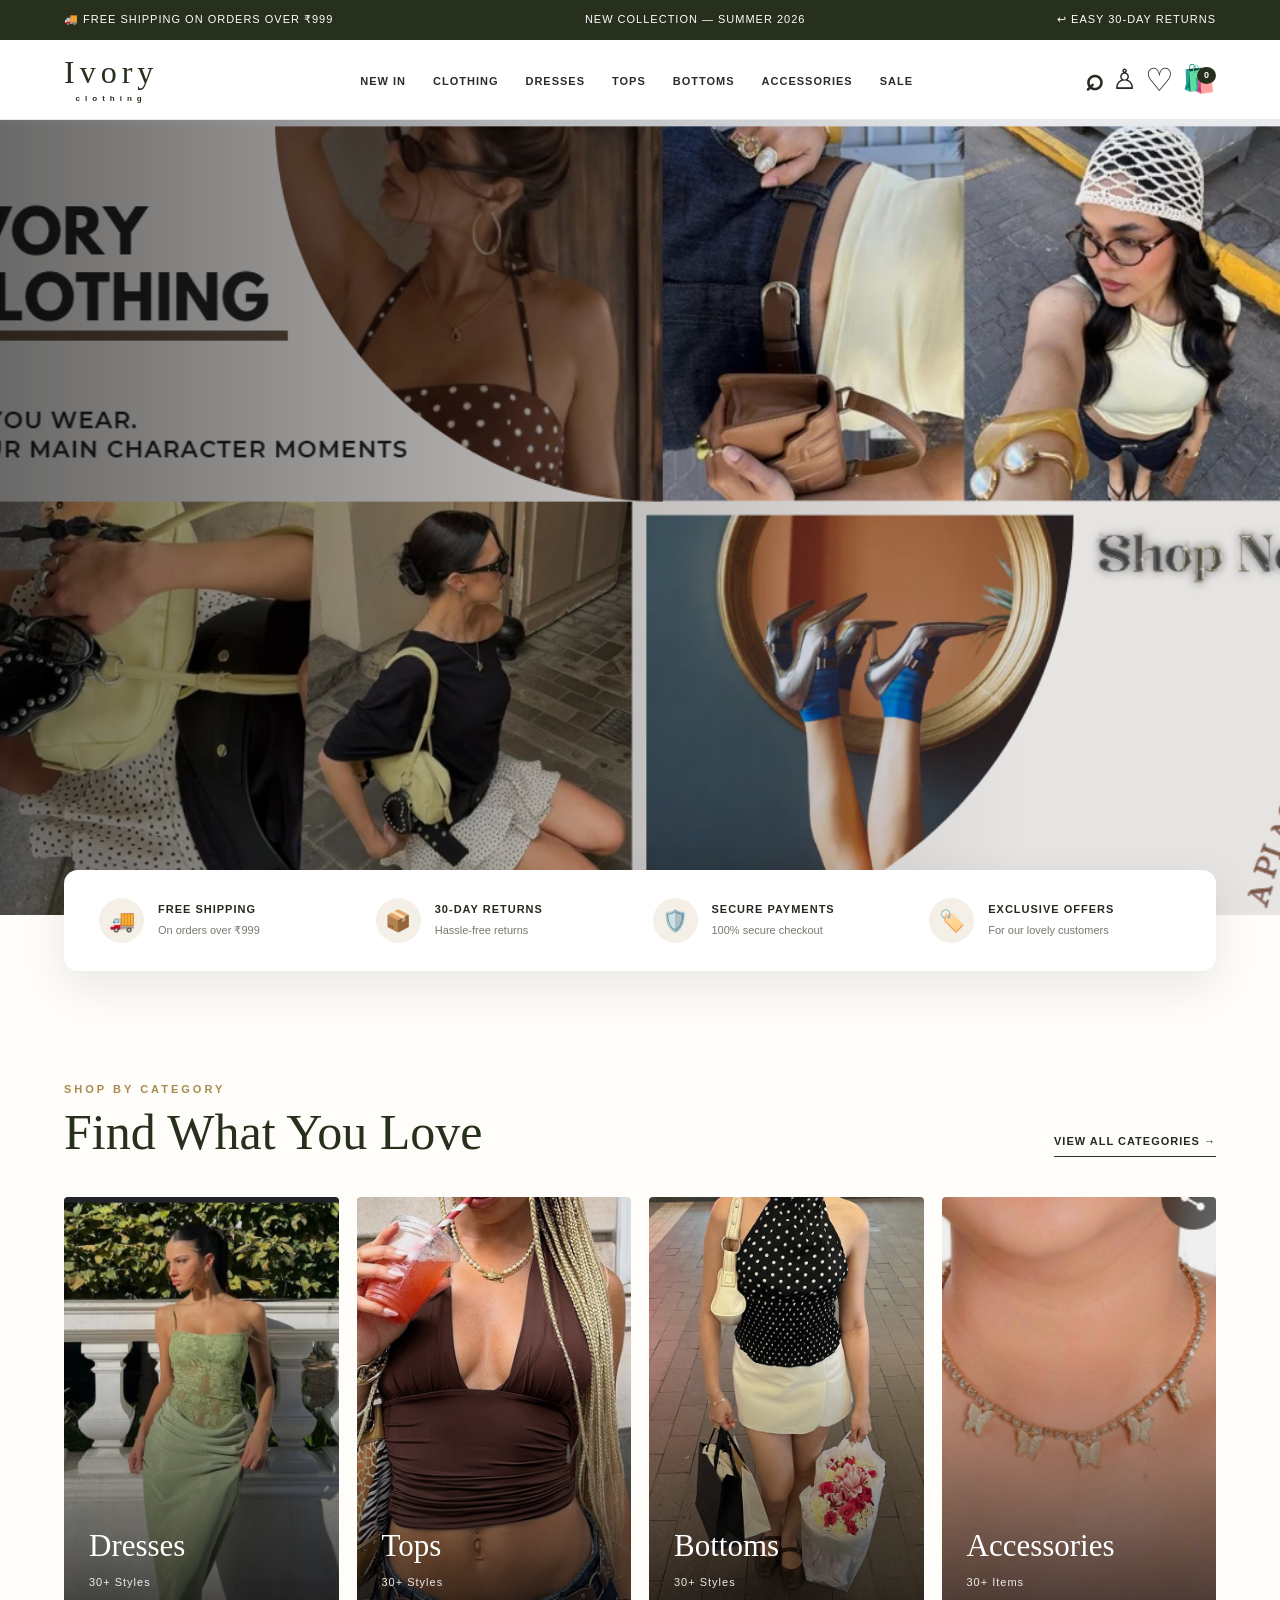
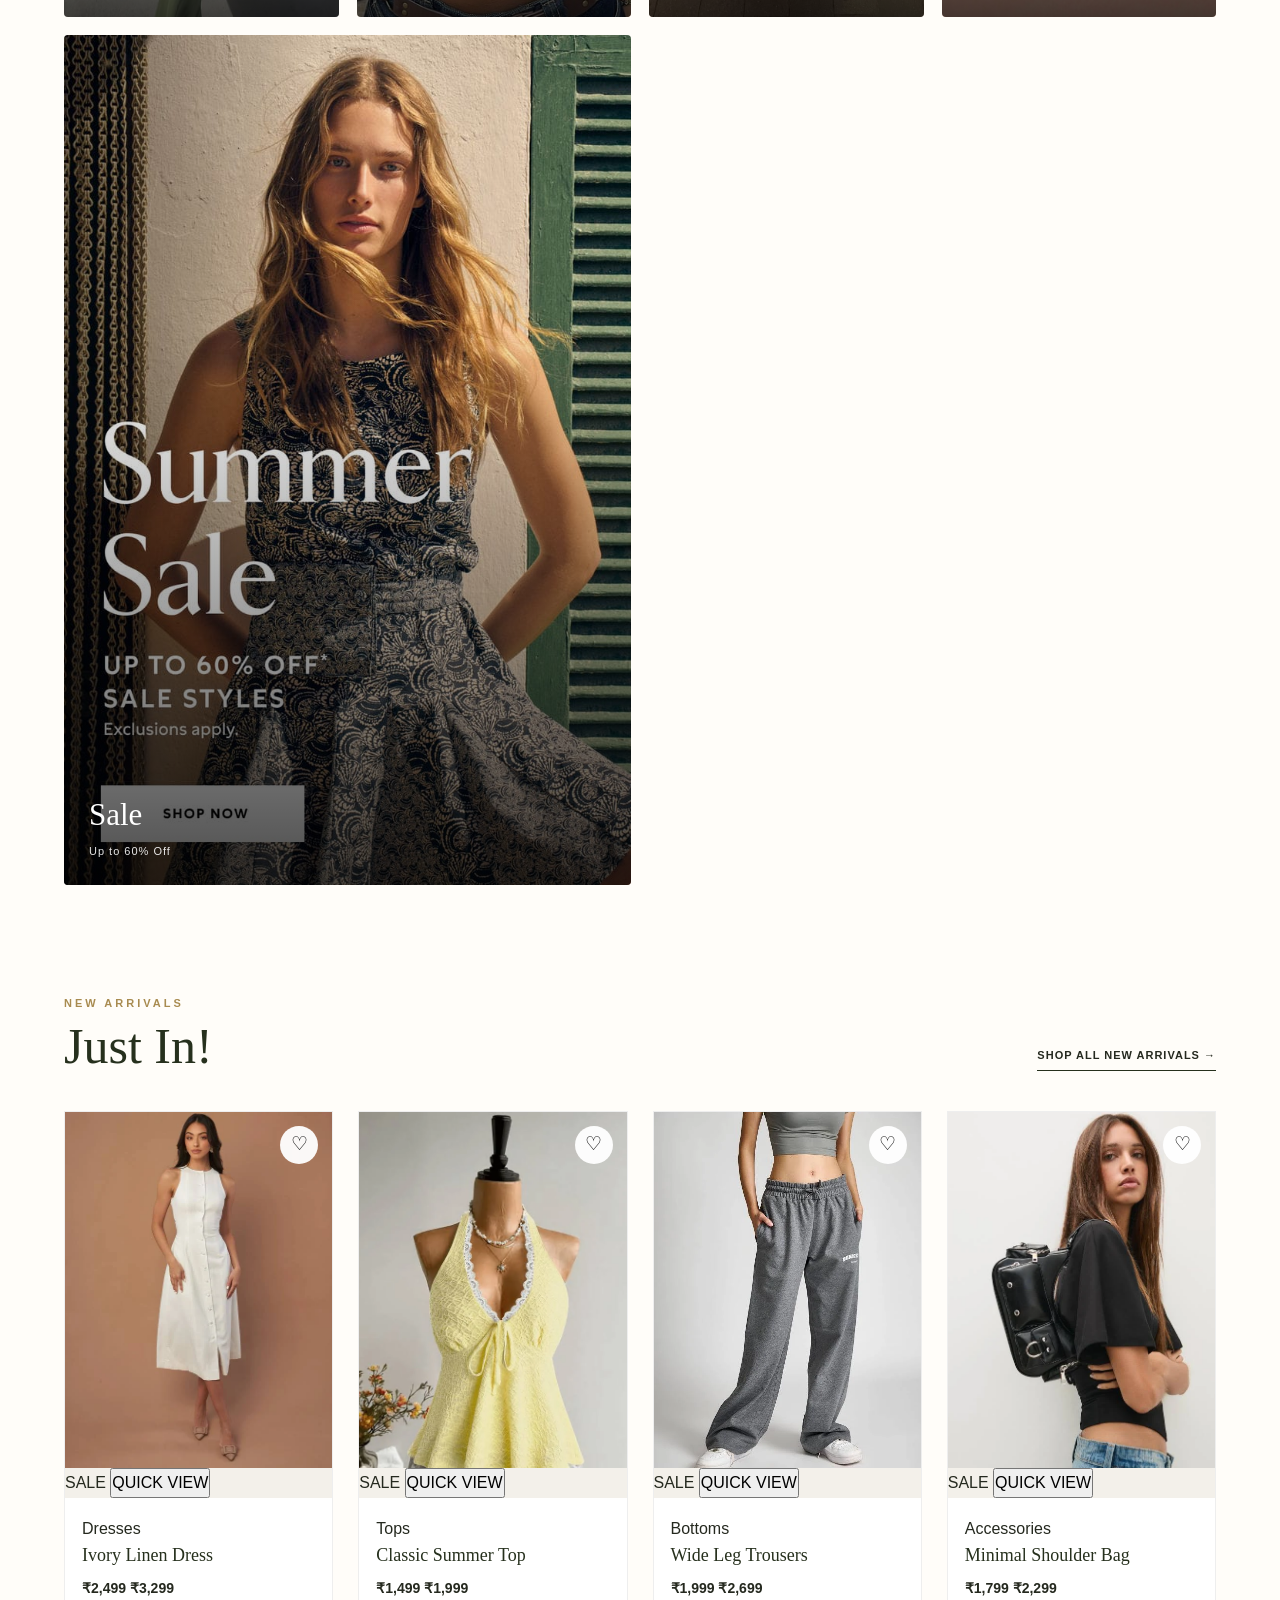
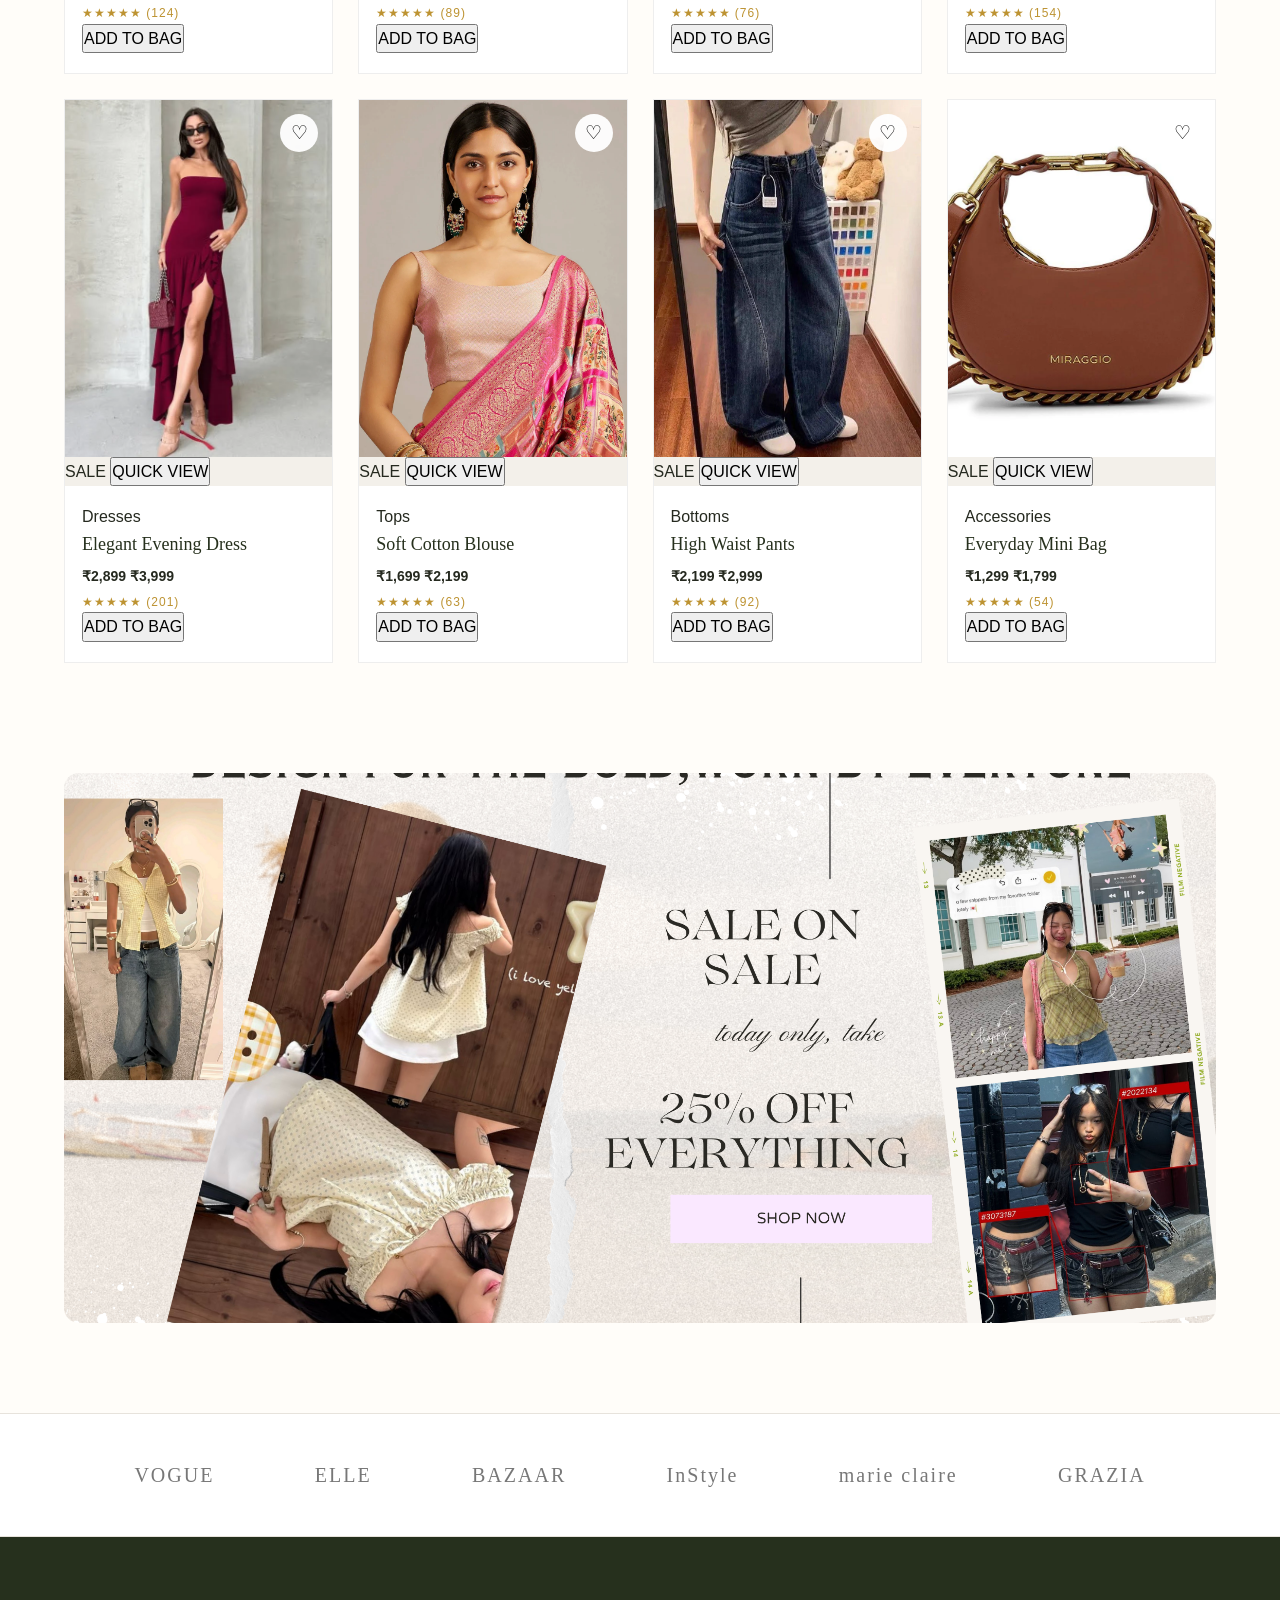
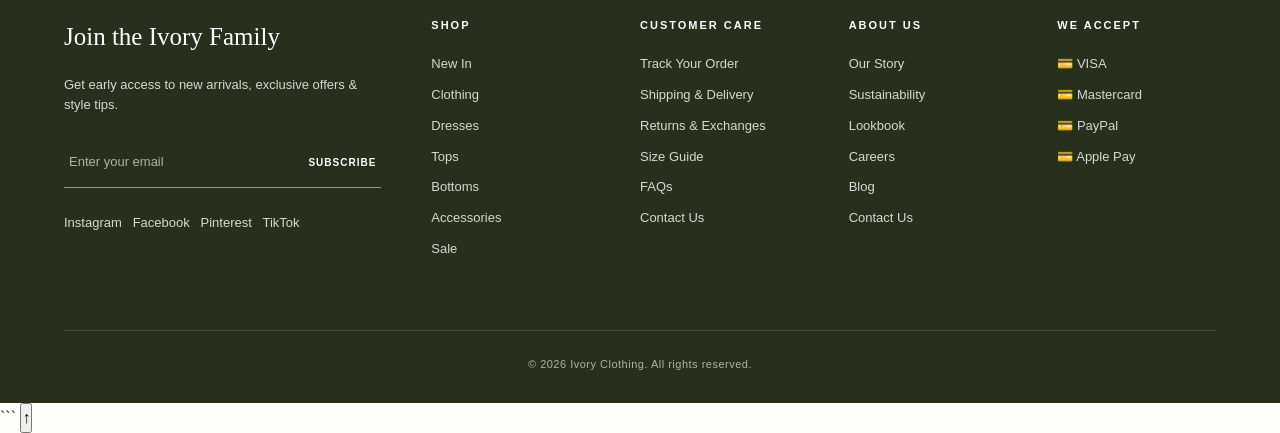
==== commit 141eaa04: "new changes made" ====
--- a/index.html
+++ b/index.html
@@ -1,157 +1,198 @@
 
 <!DOCTYPE html>
 <html lang="en">
+
 <head>
     <meta charset="UTF-8">
-    <meta name="viewport" content="width=device-width, initial-scale=1.0">
-
-    <title>Ivory Clothing | Modern Women's Fashion</title>
-
+
+    <meta
+        name="viewport"
+        content="width=device-width, initial-scale=1.0"
+    >
+
+    <title>Ivory Clothing | Fashion & Style</title>
+
+    <!-- Main CSS -->
     <link rel="stylesheet" href="style.css">
+
+    <!-- Main JavaScript -->
     <script src="script.js" defer></script>
 </head>
 
+
 <body>
 
-    <!-- ================= TOP BAR ================= -->
+  
+
     <div class="top-bar">
-        <div>🚚 FREE SHIPPING ON ORDERS OVER ₹999</div>
-        <div>NEW COLLECTION — SUMMER 2026</div>
-        <div>↩ EASY 30-DAY RETURNS</div>
+
+        <span>🚚 FREE SHIPPING ON ORDERS OVER ₹999</span>
+
+        <span>NEW COLLECTION — SUMMER 2026</span>
+
+        <span>↩ EASY 30-DAY RETURNS</span>
+
     </div>
 
 
-    <!-- ================= NAVBAR ================= -->
+    <!-- =====================================================
+         NAVBAR
+    ====================================================== -->
+
     <nav class="navbar">
+
+        <!-- LOGO -->
 
         <a href="index.html" class="logo">
             Ivory
             <span>clothing</span>
         </a>
 
+
+        <!-- NAVIGATION -->
+
         <ul class="nav-links">
 
             <li>
-                <a href="index.html">NEW IN</a>
+                <a href="index.html">
+                    NEW IN
+                </a>
             </li>
 
             <li>
-                <a href="clothing.html">CLOTHING</a>
+                <a href="clothing.html">
+                    CLOTHING
+                </a>
             </li>
 
             <li>
-                <a href="dresses.html">DRESSES</a>
+                <a href="dresses.html">
+                    DRESSES
+                </a>
             </li>
 
             <li>
-                <a href="tops.html">TOPS</a>
+                <a href="tops.html">
+                    TOPS
+                </a>
             </li>
 
             <li>
-                <a href="bottoms.html">BOTTOMS</a>
+                <a href="bottoms.html">
+                    BOTTOMS
+                </a>
             </li>
 
             <li>
-                <a href="accessories.html">ACCESSORIES</a>
+                <a href="accessories.html">
+                    ACCESSORIES
+                </a>
             </li>
 
             <li>
-                <a href="sale.html" class="sale-link">SALE</a>
+                <a href="clothing.html">
+                    SALE
+                </a>
             </li>
 
         </ul>
 
 
+        <!-- NAV ICONS -->
+
         <div class="nav-icons">
 
-            <button class="icon-btn search-btn" aria-label="Search">
+            <span
+                class="search-icon"
+                title="Search"
+            >
                 ⌕
-            </button>
-
-            <button class="icon-btn" aria-label="Account">
+            </span>
+
+
+            <span
+                class="account-icon"
+                title="Account"
+            >
                 ♙
-            </button>
-
-            <button class="icon-btn wishlist-btn" aria-label="Wishlist">
+            </span>
+
+
+            <span
+                class="wishlist-icon"
+                title="Wishlist"
+            >
                 ♡
-            </button>
-
-            <button class="icon-btn cart-btn" aria-label="Shopping bag">
-                🛍
-                <b class="cart-count">0</b>
-            </button>
-
-        </div>
-
-
-        <!-- MOBILE MENU BUTTON -->
-        <button class="menu-btn" aria-label="Open menu">
+            </span>
+
+
+            <span
+                class="cart-icon"
+                title="Shopping Bag"
+            >
+
+                🛍️
+
+                <b class="cart-count">
+                    0
+                </b>
+
+            </span>
+
+        </div>
+
+
+        <!-- MOBILE MENU -->
+
+        <div class="menu-btn">
             ☰
-        </button>
+        </div>
 
     </nav>
 
 
-    <!-- ================= MOBILE MENU ================= -->
-
-    <div class="mobile-menu">
-
-        <a href="index.html">NEW IN</a>
-        <a href="clothing.html">CLOTHING</a>
-        <a href="dresses.html">DRESSES</a>
-        <a href="tops.html">TOPS</a>
-        <a href="bottoms.html">BOTTOMS</a>
-        <a href="accessories.html">ACCESSORIES</a>
-        <a href="sale.html" class="sale-link">SALE</a>
-
-    </div>
-
-
-    <!-- ================= HERO ================= -->
+
+    <!-- =====================================================
+         HERO
+    ====================================================== -->
 
     <section class="hero">
 
         <div class="hero-image">
 
             <img
-                src="images/Screenshot 2026-08-17 233355.png"
-                alt="Ivory Summer Collection"
-            >
-
-        </div>
-
-        <div class="hero-overlay">
-
-            <p>THE SUMMER EDIT 2026</p>
-
-            <h1>
-                Effortless.
-                <br>
-                Elegant.
-                <br>
-                You.
-            </h1>
-
-            <a href="clothing.html" class="hero-btn">
-                SHOP COLLECTION
-            </a>
+                src="Screenshot 2026-08-26 044323.png"
+                alt="Ivory Clothing Summer Collection"
+            >
 
         </div>
 
     </section>
 
 
-    <!-- ================= FEATURES ================= -->
+
+    <!-- =====================================================
+         FEATURES
+    ====================================================== -->
 
     <section class="features">
 
         <div class="feature">
 
-            <div class="feature-icon">🚚</div>
+            <div class="feature-icon">
+                🚚
+            </div>
 
             <div>
-                <h4>FREE SHIPPING</h4>
-                <p>On orders over ₹999</p>
+
+                <h4>
+                    FREE SHIPPING
+                </h4>
+
+                <p>
+                    On orders over ₹999
+                </p>
+
             </div>
 
         </div>
@@ -159,11 +200,20 @@
 
         <div class="feature">
 
-            <div class="feature-icon">📦</div>
+            <div class="feature-icon">
+                📦
+            </div>
 
             <div>
-                <h4>30-DAY RETURNS</h4>
-                <p>Hassle-free returns</p>
+
+                <h4>
+                    30-DAY RETURNS
+                </h4>
+
+                <p>
+                    Hassle-free returns
+                </p>
+
             </div>
 
         </div>
@@ -171,11 +221,20 @@
 
         <div class="feature">
 
-            <div class="feature-icon">🛡️</div>
+            <div class="feature-icon">
+                🛡️
+            </div>
 
             <div>
-                <h4>SECURE PAYMENTS</h4>
-                <p>100% secure checkout</p>
+
+                <h4>
+                    SECURE PAYMENTS
+                </h4>
+
+                <p>
+                    100% secure checkout
+                </p>
+
             </div>
 
         </div>
@@ -183,11 +242,20 @@
 
         <div class="feature">
 
-            <div class="feature-icon">🏷️</div>
+            <div class="feature-icon">
+                🏷️
+            </div>
 
             <div>
-                <h4>EXCLUSIVE OFFERS</h4>
-                <p>For our lovely customers</p>
+
+                <h4>
+                    EXCLUSIVE OFFERS
+                </h4>
+
+                <p>
+                    For our lovely customers
+                </p>
+
             </div>
 
         </div>
@@ -195,198 +263,296 @@
     </section>
 
 
-    <!-- ================= CATEGORIES ================= -->
-
-    <section class="section categories-section">
+
+    <!-- =====================================================
+         SHOP BY CATEGORY
+    ====================================================== -->
+
+    <section
+        class="section"
+        id="categories"
+    >
 
         <div class="section-header">
 
             <div>
 
-                <p>SHOP BY CATEGORY</p>
-
-                <h2>Find What You Love</h2>
-
-            </div>
-
-            <a href="clothing.html" class="view-all">
+                <p>
+                    SHOP BY CATEGORY
+                </p>
+
+                <h2>
+                    Find What You Love
+                </h2>
+
+            </div>
+
+
+            <a
+                href="clothing.html"
+                class="view-all"
+            >
                 VIEW ALL CATEGORIES →
             </a>
 
         </div>
 
 
+
+        <!-- CATEGORY CARDS -->
+
         <div class="categories">
 
 
-            <a href="dresses.html" class="category">
+            <!-- ================= DRESSES ================= -->
+
+            <a
+                href="dresses.html"
+                class="category"
+            >
 
                 <img
                     src="images/Screenshot 2026-08-17 230331.png"
-                    alt="Dresses"
+                    alt="Women's Dresses"
                 >
 
                 <div class="category-text">
 
-                    <h3>Dresses</h3>
-
-                    <p>120+ Styles</p>
+                    <h3>
+                        Dresses
+                    </h3>
+
+                    <p>
+                        30+ Styles
+                    </p>
 
                 </div>
 
             </a>
 
 
-            <a href="tops.html" class="category">
+
+            <!-- ================= TOPS ================= -->
+
+            <a
+                href="tops.html"
+                class="category"
+            >
 
                 <img
                     src="images/Screenshot 2026-08-17 231040.png"
-                    alt="Tops"
+                    alt="Women's Tops"
                 >
 
                 <div class="category-text">
 
-                    <h3>Tops</h3>
-
-                    <p>80+ Styles</p>
+                    <h3>
+                        Tops
+                    </h3>
+
+                    <p>
+                        30+ Styles
+                    </p>
 
                 </div>
 
             </a>
 
 
-            <a href="bottoms.html" class="category">
+
+            <!-- ================= BOTTOMS ================= -->
+
+            <a
+                href="bottoms.html"
+                class="category"
+            >
 
                 <img
-                    src="images/Screenshot 2026-08-17 231212.png"
-                    alt="Bottoms"
+                    src="images/WhatsApp Image 2026-08-26 at 4.13.14 AM.jpeg"
+                    alt="Women's Bottoms"
                 >
 
                 <div class="category-text">
 
-                    <h3>Bottoms</h3>
-
-                    <p>60+ Styles</p>
+                    <h3>
+                        Bottoms
+                    </h3>
+
+                    <p>
+                        30+ Styles
+                    </p>
 
                 </div>
 
             </a>
 
 
-            <a href="accessories.html" class="category">
+
+            <!-- ================= ACCESSORIES ================= -->
+
+            <a
+                href="accessories.html"
+                class="category"
+            >
 
                 <img
                     src="images/Screenshot 2026-08-17 230549.png"
-                    alt="Accessories"
+                    alt="Fashion Accessories"
                 >
 
                 <div class="category-text">
 
-                    <h3>Accessories</h3>
-
-                    <p>200+ Items</p>
+                    <h3>
+                        Accessories
+                    </h3>
+
+                    <p>
+                        30+ Items
+                    </p>
 
                 </div>
 
             </a>
 
 
-            <a href="sale.html" class="category">
+
+            <!-- ================= SALE ================= -->
+
+            <a
+                href="clothing.html"
+                class="category"
+            >
 
                 <img
-                    src="images/Screenshot 2026-08-17 231308.png"
-                    alt="Sale"
+                    src="images/sale.jpeg"
+                    alt="Sale Collection"
                 >
 
                 <div class="category-text">
 
-                    <h3>Sale</h3>
-
-                    <p>Up to 60% Off</p>
+                    <h3>
+                        Sale
+                    </h3>
+
+                    <p>
+                        Up to 60% Off
+                    </p>
 
                 </div>
 
             </a>
 
+
         </div>
 
     </section>
 
 
-    <!-- ================= NEW ARRIVALS ================= -->
-
-    <section class="section products-section">
+
+    <!-- =====================================================
+         NEW ARRIVALS
+    ====================================================== -->
+
+    <section
+        class="section"
+        id="products"
+    >
 
         <div class="section-header">
 
             <div>
 
-                <p>NEW ARRIVALS</p>
-
-                <h2>Just In!</h2>
-
-            </div>
-
-            <a href="clothing.html" class="view-all">
+                <p>
+                    NEW ARRIVALS
+                </p>
+
+                <h2>
+                    Just In!
+                </h2>
+
+            </div>
+
+
+            <a
+                href="clothing.html"
+                class="view-all"
+            >
                 SHOP ALL NEW ARRIVALS →
             </a>
 
         </div>
 
 
-        <!-- PRODUCTS GENERATED BY JAVASCRIPT -->
-
-        <div class="products"></div>
+        <!-- Products are inserted by script.js -->
+
+        <div
+            class="products"
+            id="newProducts"
+        ></div>
 
     </section>
 
 
-    <!-- ================= PROMOTIONAL BANNER ================= -->
-
-    <section class="promo">
-
-        <div class="promo-content">
-
-            <p>BE YOU. BE BEAUTIFUL.</p>
-
-            <h2>
-                Confidence
-                <br>
-                Is Your Best Outfit
-            </h2>
-
-            <span>
-                Timeless pieces that make you feel amazing,
-                every single day.
-            </span>
-
-            <a href="clothing.html" class="btn btn-primary">
-                SHOP NOW
-            </a>
-
-        </div>
-
-
-        <div class="promo-image"></div>
+
+    <!-- =====================================================
+         PROMOTIONAL BANNER
+    ====================================================== -->
+<!-- =====================================================
+     PROMO IMAGE
+====================================================== -->
+
+<section class="promo-photo">
+
+    <a href="clothing.html">
+
+        <img
+            src="images/promo.jpg"
+            alt="Ivory Clothing Collection"
+        >
+
+    </a>
+
+</section>
+
+
+
+    <!-- =====================================================
+         BRANDS
+    ====================================================== -->
+
+    <section class="brands">
+
+        <span>
+            VOGUE
+        </span>
+
+        <span>
+            ELLE
+        </span>
+
+        <span>
+            BAZAAR
+        </span>
+
+        <span>
+            InStyle
+        </span>
+
+        <span>
+            marie claire
+        </span>
+
+        <span>
+            GRAZIA
+        </span>
 
     </section>
 
 
-    <!-- ================= BRAND SECTION ================= -->
-
-    <section class="brands">
-
-        <span>VOGUE</span>
-        <span>ELLE</span>
-        <span>BAZAAR</span>
-        <span>InStyle</span>
-        <span>marie claire</span>
-        <span>GRAZIA</span>
-
-    </section>
-
-
-    <!-- ================= FOOTER ================= -->
+
+    <!-- =====================================================
+         FOOTER
+    ====================================================== -->
 
     <footer>
 
@@ -395,9 +561,11 @@
 
             <!-- NEWSLETTER -->
 
-            <div class="footer-col newsletter-col">
-
-                <h3>Join the Ivory Family</h3>
+            <div class="footer-col">
+
+                <h3>
+                    Join the Ivory Family
+                </h3>
 
                 <p>
                     Get early access to new arrivals,
@@ -405,7 +573,10 @@
                 </p>
 
 
-                <form class="newsletter">
+                <form
+                    class="newsletter"
+                    id="newsletterForm"
+                >
 
                     <input
                         type="email"
@@ -421,82 +592,158 @@
 
 
                 <p class="socials">
-                    Instagram
-                    &nbsp;
-                    Facebook
-                    &nbsp;
-                    Pinterest
-                    &nbsp;
+                    Instagram &nbsp;
+                    Facebook &nbsp;
+                    Pinterest &nbsp;
                     TikTok
                 </p>
 
             </div>
 
 
+
             <!-- SHOP -->
 
             <div class="footer-col">
 
-                <h4>SHOP</h4>
-
-                <a href="index.html">New In</a>
-                <a href="clothing.html">Clothing</a>
-                <a href="dresses.html">Dresses</a>
-                <a href="tops.html">Tops</a>
-                <a href="bottoms.html">Bottoms</a>
-                <a href="accessories.html">Accessories</a>
-                <a href="sale.html">Sale</a>
-
-            </div>
+                <h4>
+                    SHOP
+                </h4>
+
+                <a href="index.html">
+                    New In
+                </a>
+
+                <a href="clothing.html">
+                    Clothing
+                </a>
+
+                <a href="dresses.html">
+                    Dresses
+                </a>
+
+                <a href="tops.html">
+                    Tops
+                </a>
+
+                <a href="bottoms.html">
+                    Bottoms
+                </a>
+
+                <a href="accessories.html">
+                    Accessories
+                </a>
+
+                <a href="clothing.html">
+                    Sale
+                </a>
+
+            </div>
+
 
 
             <!-- CUSTOMER CARE -->
 
             <div class="footer-col">
 
-                <h4>CUSTOMER CARE</h4>
-
-                <a href="#">Track Your Order</a>
-                <a href="#">Shipping & Delivery</a>
-                <a href="#">Returns & Exchanges</a>
-                <a href="#">Size Guide</a>
-                <a href="#">FAQs</a>
-                <a href="#">Contact Us</a>
-
-            </div>
+                <h4>
+                    CUSTOMER CARE
+                </h4>
+
+                <a href="#">
+                    Track Your Order
+                </a>
+
+                <a href="#">
+                    Shipping & Delivery
+                </a>
+
+                <a href="#">
+                    Returns & Exchanges
+                </a>
+
+                <a href="#">
+                    Size Guide
+                </a>
+
+                <a href="#">
+                    FAQs
+                </a>
+
+                <a href="#">
+                    Contact Us
+                </a>
+
+            </div>
+
 
 
             <!-- ABOUT -->
 
             <div class="footer-col">
 
-                <h4>ABOUT US</h4>
-
-                <a href="#">Our Story</a>
-                <a href="#">Sustainability</a>
-                <a href="#">Lookbook</a>
-                <a href="#">Careers</a>
-                <a href="#">Blog</a>
-                <a href="#">Contact Us</a>
-
-            </div>
-
-
-            <!-- PAYMENT -->
+                <h4>
+                    ABOUT US
+                </h4>
+
+                <a href="#">
+                    Our Story
+                </a>
+
+                <a href="#">
+                    Sustainability
+                </a>
+
+                <a href="#">
+                    Lookbook
+                </a>
+
+                <a href="#">
+                    Careers
+                </a>
+
+                <a href="#">
+                    Blog
+                </a>
+
+                <a href="#">
+                    Contact Us
+                </a>
+
+            </div>
+
+
+
+            <!-- PAYMENTS -->
 
             <div class="footer-col">
 
-                <h4>WE ACCEPT</h4>
-
-                <p>💳 VISA</p>
-                <p>💳 Mastercard</p>
-                <p>💳 PayPal</p>
-                <p>💳 Apple Pay</p>
-
-            </div>
-
-        </div>
-
+                <h4>
+                    WE ACCEPT
+                </h4>
+
+                <p>
+                    💳 VISA
+                </p>
+
+                <p>
+                    💳 Mastercard
+                </p>
+
+                <p>
+                    💳 PayPal
+                </p>
+
+                <p>
+                    💳 Apple Pay
+                </p>
+
+            </div>
+
+        </div>
+
+
+        <!-- COPYRIGHT -->
 
         <div class="copyright">
 
@@ -506,6 +753,7 @@
         </div>
 
     </footer>
+
 
 </body>
 </html>
--- a/style.css
+++ b/style.css
@@ -96,6 +96,94 @@
     border-bottom: 1px solid rgba(0, 0, 0, 0.08);
 }
 
+/* ==========================
+   NAVBAR ICON SIZE
+========================== */
+
+.nav-icons {
+    display: flex;
+    align-items: center;
+    gap: 22px;
+}
+
+.nav-icons > span {
+    font-size: 28px;
+    line-height: 1;
+    cursor: pointer;
+    transition: transform 0.25s ease;
+}
+
+.nav-icons > span:hover {
+    transform: scale(1.15);
+}
+
+/* Search */
+.search-icon {
+    font-size: 31px !important;
+    font-weight: bold;
+}
+
+/* Wishlist */
+.wishlist-icon {
+    font-size: 32px !important;
+}
+
+/* Cart */
+.cart-icon {
+    font-size: 27px !important;
+    position: relative;
+}
+
+/* Cart number */
+.cart-count {
+    position: absolute;
+    top: -9px;
+    right: -10px;
+
+    width: 19px;
+    height: 19px;
+
+    background: #29311f;
+    color: white;
+
+    border-radius: 50%;
+
+    display: flex;
+    align-items: center;
+    justify-content: center;
+
+    font-size: 10px;
+    font-weight: bold;
+}
+
+
+/* ==========================
+   MOBILE
+========================== */
+
+@media (max-width: 768px) {
+
+    .nav-icons {
+        gap: 14px;
+    }
+
+    .nav-icons > span {
+        font-size: 25px;
+    }
+
+    .search-icon {
+        font-size: 28px !important;
+    }
+
+    .wishlist-icon {
+        font-size: 29px !important;
+    }
+
+    .cart-icon {
+        font-size: 25px !important;
+    }
+
+}
 
 /* LOGO */
 
@@ -833,67 +921,99 @@
    PROMO
 ========================================================= */
 
-.promo {
+/* =====================================================
+   FULL WIDTH PROMO PHOTO
+===================================================== */
+
+.promo-photo {
     width: 90%;
-    max-width: 1450px;
-
-    margin: 120px auto;
-
-    display: grid;
-
-    grid-template-columns: 1fr 1fr;
+    margin: 90px auto;
 
     overflow: hidden;
 
-    background: #ece4d5;
-
-    border-radius: 5px;
-}
-
-.promo-content {
-    padding: clamp(40px, 6vw, 90px);
-
-    display: flex;
-
-    flex-direction: column;
-
-    justify-content: center;
-}
-
-.promo-content p {
-    color: var(--gold);
-
-    font-size: 11px;
-
-    font-weight: 700;
-
-    letter-spacing: 3px;
-}
-
-.promo-content h2 {
-    font-family: Georgia, "Times New Roman", serif;
-
-    font-size: clamp(40px, 4vw, 58px);
-
-    line-height: 1.05;
-
-    font-weight: 400;
-
-    color: var(--green);
-
-    margin: 20px 0;
-}
-
-.promo-content span {
-    max-width: 450px;
-
-    color: #64645d;
-
-    font-size: 14px;
-
-    line-height: 1.8;
-
-    margin-bottom: 28px;
+    border-radius: 15px;
+
+    position: relative;
+}
+
+.promo-photo a {
+    display: block;
+    width: 100%;
+}
+
+.promo-photo img {
+    width: 100%;
+    height: 550px;
+
+    display: block;
+
+    object-fit: cover;
+
+    object-position: center;
+
+    transition: transform 0.7s ease;
+}
+
+
+/* IMAGE HOVER */
+
+.promo-photo:hover img {
+    transform: scale(1.03);
+}
+
+
+/* =====================================================
+   TABLET
+===================================================== */
+
+@media (max-width: 992px) {
+
+    .promo-photo {
+        width: 92%;
+        margin: 70px auto;
+    }
+
+    .promo-photo img {
+        height: 450px;
+    }
+
+}
+
+
+/* =====================================================
+   MOBILE
+===================================================== */
+
+@media (max-width: 768px) {
+
+    .promo-photo {
+        width: 94%;
+        margin: 60px auto;
+        border-radius: 10px;
+    }
+
+    .promo-photo img {
+        height: 380px;
+    }
+
+}
+
+
+/* =====================================================
+   SMALL MOBILE
+===================================================== */
+
+@media (max-width: 480px) {
+
+    .promo-photo {
+        width: 94%;
+        margin: 45px auto;
+    }
+
+    .promo-photo img {
+        height: 300px;
+    }
+
 }
 
 .btn-primary {
@@ -922,16 +1042,6 @@
     transform: translateY(-3px);
 }
 
-.promo-image {
-    min-height: 550px;
-
-    background-image:
-        url("https://images.unsplash.com/photo-1594633312681-425c7b97ccd1?auto=format&fit=crop&w=1200&q=85");
-
-    background-size: cover;
-
-    background-position: center;
-}
 
 
 /* =========================================================
